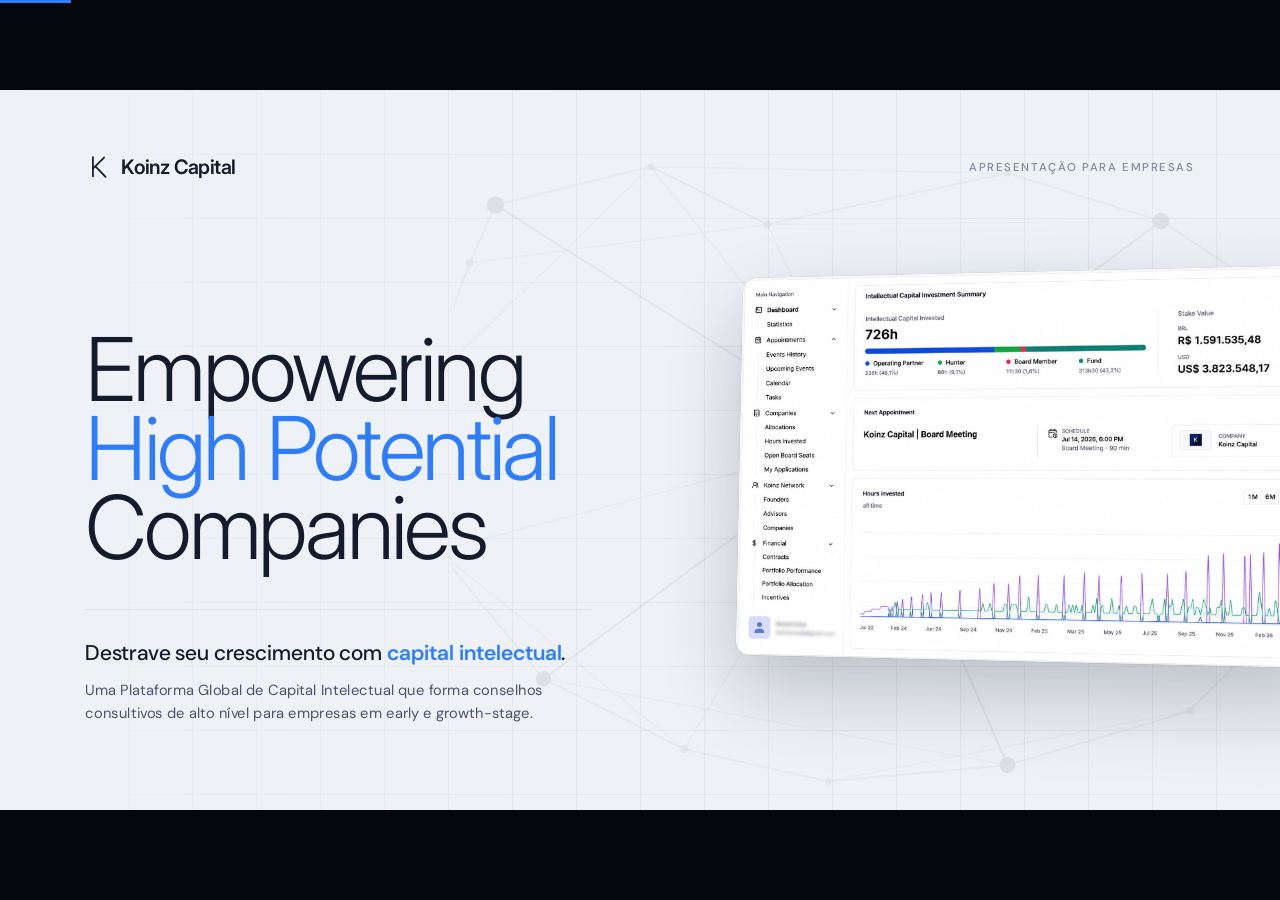
==== index.html @ 305748e8 "Apresentação Koinz Capital Co-Authored-By: Claude Opus 5.5 <noreply@anthropic.com>" ====
<!doctype html>
<html lang="pt-BR">
<head>
  <meta charset="utf-8">
  <meta name="viewport" content="width=device-width, initial-scale=1">
  <title>Koinz Capital · Apresentação para Empresas</title>
  <meta name="description" content="Koinz Capital — Plataforma Global de Capital Intelectual para empresas de alto potencial.">
  <link rel="preconnect" href="https://fonts.googleapis.com">
  <link rel="preconnect" href="https://fonts.gstatic.com" crossorigin>
  <link href="https://fonts.googleapis.com/css2?family=DM+Sans:opsz,wght@9..40,400;9..40,500;9..40,600;9..40,700&family=Inter:wght@300;400;500;600;700&display=swap" rel="stylesheet">
  <link rel="stylesheet" href="styles.css">
</head>
<body>

<!-- Ícones (sprite) -->
<svg width="0" height="0" style="position:absolute" aria-hidden="true">
  <symbol id="k" viewBox="0 0 100 100"><path class="k" d="M30 12V88M30 58L74 14M40 49L80 90" fill="none" stroke="currentColor" stroke-width="7" stroke-linecap="round" stroke-linejoin="round"/></symbol>
  <symbol id="i-users" viewBox="0 0 24 24"><path d="M16 21v-2a4 4 0 0 0-4-4H6a4 4 0 0 0-4 4v2"/><circle cx="9" cy="7" r="4"/><path d="M22 21v-2a4 4 0 0 0-3-3.87M16 3.13a4 4 0 0 1 0 7.75"/></symbol>
  <symbol id="i-globe" viewBox="0 0 24 24"><circle cx="12" cy="12" r="10"/><path d="M2 12h20M12 2a15.3 15.3 0 0 1 4 10 15.3 15.3 0 0 1-4 10 15.3 15.3 0 0 1-4-10 15.3 15.3 0 0 1 4-10z"/></symbol>
  <symbol id="i-calendar" viewBox="0 0 24 24"><rect x="3" y="4" width="18" height="18" rx="2"/><path d="M16 2v4M8 2v4M3 10h18"/></symbol>
  <symbol id="i-trending" viewBox="0 0 24 24"><path d="M22 7l-8.5 8.5-5-5L2 17"/><path d="M16 7h6v6"/></symbol>
  <symbol id="i-dollar" viewBox="0 0 24 24"><path d="M12 2v20M17 5H9.5a3.5 3.5 0 0 0 0 7h5a3.5 3.5 0 0 1 0 7H6"/></symbol>
  <symbol id="i-compass" viewBox="0 0 24 24"><circle cx="12" cy="12" r="10"/><path d="M16.24 7.76l-2.12 6.36-6.36 2.12 2.12-6.36z"/></symbol>
  <symbol id="i-layers" viewBox="0 0 24 24"><path d="M12 2L2 7l10 5 10-5-10-5zM2 17l10 5 10-5M2 12l10 5 10-5"/></symbol>
  <symbol id="i-share" viewBox="0 0 24 24"><circle cx="18" cy="5" r="3"/><circle cx="6" cy="12" r="3"/><circle cx="18" cy="19" r="3"/><path d="M8.59 13.51l6.83 3.98M15.41 6.51l-6.82 3.98"/></symbol>
  <symbol id="i-scale" viewBox="0 0 24 24"><path d="M12 3v18M5 7h14M8 21h8M5 7l-3 7a3 3 0 0 0 6 0zM19 7l-3 7a3 3 0 0 0 6 0z"/></symbol>
  <symbol id="i-cloud" viewBox="0 0 24 24"><path d="M17.5 19H9a7 7 0 1 1 6.71-9h1.79a4.5 4.5 0 1 1 0 9z"/></symbol>
  <symbol id="i-megaphone" viewBox="0 0 24 24"><path d="M3 11l18-5v12L3 14v-3z"/><path d="M11.6 16.8a3 3 0 1 1-5.8-1.6"/></symbol>
  <symbol id="i-calc" viewBox="0 0 24 24"><rect x="4" y="2" width="16" height="20" rx="2"/><path d="M8 6h8M8 11h.01M12 11h.01M16 11h.01M8 15h.01M12 15h.01M16 15h.01M8 19h.01M12 19h.01M16 19h.01"/></symbol>
  <symbol id="i-briefcase" viewBox="0 0 24 24"><rect x="2" y="7" width="20" height="14" rx="2"/><path d="M16 21V5a2 2 0 0 0-2-2h-4a2 2 0 0 0-2 2v16"/></symbol>
  <symbol id="i-link" viewBox="0 0 24 24"><path d="M10 13a5 5 0 0 0 7.54.54l3-3a5 5 0 0 0-7.07-7.07l-1.72 1.71"/><path d="M14 11a5 5 0 0 0-7.54-.54l-3 3a5 5 0 0 0 7.07 7.07l1.71-1.71"/></symbol>
  <symbol id="i-sliders" viewBox="0 0 24 24"><path d="M4 21v-7M4 10V3M12 21v-9M12 8V3M20 21v-5M20 12V3M1 14h6M9 8h6M17 16h6"/></symbol>
  <symbol id="i-zap" viewBox="0 0 24 24"><path d="M13 2L3 14h9l-1 8 10-12h-9l1-8z"/></symbol>
  <symbol id="i-target" viewBox="0 0 24 24"><circle cx="12" cy="12" r="10"/><circle cx="12" cy="12" r="6"/><circle cx="12" cy="12" r="2"/></symbol>
  <symbol id="i-home" viewBox="0 0 24 24"><path d="M3 9l9-7 9 7v11a2 2 0 0 1-2 2H5a2 2 0 0 1-2-2z"/><path d="M9 22V12h6v10"/></symbol>
  <symbol id="i-pin" viewBox="0 0 24 24"><path d="M21 10c0 7-9 13-9 13s-9-6-9-13a9 9 0 0 1 18 0z"/><circle cx="12" cy="10" r="3"/></symbol>
  <symbol id="i-arrow" viewBox="0 0 24 24"><path d="M5 12h14M12 5l7 7-7 7"/></symbol>
  <symbol id="i-left" viewBox="0 0 24 24"><path d="M15 18l-6-6 6-6"/></symbol>
  <symbol id="i-right" viewBox="0 0 24 24"><path d="M9 18l6-6-6-6"/></symbol>
  <symbol id="i-grid" viewBox="0 0 24 24"><rect x="3" y="3" width="7" height="7"/><rect x="14" y="3" width="7" height="7"/><rect x="3" y="14" width="7" height="7"/><rect x="14" y="14" width="7" height="7"/></symbol>
  <symbol id="i-full" viewBox="0 0 24 24"><path d="M8 3H5a2 2 0 0 0-2 2v3M21 8V5a2 2 0 0 0-2-2h-3M3 16v3a2 2 0 0 0 2 2h3M16 21h3a2 2 0 0 0 2-2v-3"/></symbol>
  <symbol id="i-linkedin" viewBox="0 0 24 24"><path d="M16 8a6 6 0 0 1 6 6v7h-4v-7a2 2 0 0 0-4 0v7h-4v-7a6 6 0 0 1 6-6z"/><rect x="2" y="9" width="4" height="12"/><circle cx="4" cy="4" r="2"/></symbol>
  <symbol id="i-instagram" viewBox="0 0 24 24"><rect x="2" y="2" width="20" height="20" rx="5"/><circle cx="12" cy="12" r="4"/><path d="M17.5 6.5h.01"/></symbol>
  <symbol id="i-youtube" viewBox="0 0 24 24"><path d="M22.54 6.42a2.78 2.78 0 0 0-1.94-2C18.88 4 12 4 12 4s-6.88 0-8.6.46a2.78 2.78 0 0 0-1.94 2A29 29 0 0 0 1 11.75a29 29 0 0 0 .46 5.33A2.78 2.78 0 0 0 3.4 19c1.72.46 8.6.46 8.6.46s6.88 0 8.6-.46a2.78 2.78 0 0 0 1.94-2 29 29 0 0 0 .46-5.25 29 29 0 0 0-.46-5.33z"/><path d="M9.75 15.02l5.75-3.27-5.75-3.27z"/></symbol>
  <symbol id="constellation" viewBox="0 0 660 450">
    <polyline points="98,72 195,48 268,84 418,52 514,82 584,128 622,228 598,322 532,388 418,422 306,432 216,412 128,368 62,288 52,188 82,108 98,72" fill="none" stroke="currentColor" stroke-linejoin="round" stroke-opacity="0.5" stroke-width="1.2"/>
    <g stroke="currentColor" stroke-linecap="round" stroke-opacity="0.32" stroke-width="0.9"><line x1="195" x2="418" y1="48" y2="52"/><line x1="268" x2="514" y1="84" y2="82"/><line x1="584" x2="598" y1="128" y2="322"/><line x1="532" x2="306" y1="388" y2="432"/><line x1="216" x2="62" y1="412" y2="288"/><line x1="52" x2="195" y1="188" y2="48"/><line x1="82" x2="268" y1="108" y2="84"/><line x1="418" x2="128" y1="422" y2="368"/></g>
    <g stroke="currentColor" stroke-linecap="round" stroke-opacity="0.7" stroke-width="1.3"><line x1="330" x2="98" y1="218" y2="72"/><line x1="330" x2="514" y1="218" y2="82"/><line x1="330" x2="622" y1="218" y2="228"/><line x1="330" x2="418" y1="218" y2="422"/><line x1="330" x2="128" y1="218" y2="368"/></g>
    <g stroke="currentColor" stroke-linecap="round" stroke-opacity="0.4" stroke-width="1"><line x1="330" x2="268" y1="218" y2="84"/><line x1="330" x2="598" y1="218" y2="322"/><line x1="330" x2="216" y1="218" y2="412"/><line x1="330" x2="62" y1="218" y2="288"/><line x1="330" x2="195" y1="218" y2="48"/></g>
    <g fill="currentColor" fill-opacity="0.75"><circle cx="195" cy="48" r="2.2"/><circle cx="268" cy="84" r="2.5"/><circle cx="418" cy="52" r="2.1"/><circle cx="584" cy="128" r="2.5"/><circle cx="622" cy="228" r="2.6"/><circle cx="598" cy="322" r="2.3"/><circle cx="532" cy="388" r="2.2"/><circle cx="306" cy="432" r="2.1"/><circle cx="216" cy="412" r="2.5"/><circle cx="62" cy="288" r="2.5"/><circle cx="52" cy="188" r="2.2"/><circle cx="82" cy="108" r="2.4"/></g>
    <g fill="currentColor"><circle cx="98" cy="72" r="5.5"/><circle cx="514" cy="82" r="5.2"/><circle cx="128" cy="368" r="4.8"/><circle cx="418" cy="422" r="5"/></g>
    <circle cx="330" cy="218" fill="none" r="18" stroke="currentColor" stroke-opacity="0.4" stroke-width="1.2"/>
    <circle cx="330" cy="218" fill="currentColor" r="9"/>
  </symbol>
</svg>

<div class="progress" id="progress"></div>

<div class="viewport">
<main class="deck" id="deck">

  <!-- ============================================================
       01 · HERO
       ============================================================ -->
  <div class="slide-wrap"><section class="slide slide--light hero" data-sec="Koinz Capital">
    <div class="grid-bg"></div>
    <svg class="constellation" viewBox="0 0 660 450" preserveAspectRatio="xMidYMid slice"><use href="#constellation"/></svg>
    <div class="hero__visual" data-r style="--d:4">
      <div class="glow"></div>
      <img src="public/assets/home/hero-dashboard.jpeg" alt="Plataforma Koinz: capital intelectual investido, conselho e reuniões">
    </div>
    <header class="brandbar" data-r>
      <div class="brandbar__logo"><svg><use href="#k"/></svg>Koinz Capital</div>
      <div class="brandbar__tag">Apresentação para empresas</div>
    </header>
    <div class="hero__main">
      <h1 class="h-xl" data-r style="--d:1;font-size:132px">
        <span>Empowering</span>
        <span><em>High Potential</em></span>
        <span>Companies</span>
      </h1>
      <div class="hero__foot" data-r style="--d:2">
        <p class="hero__sub">Destrave seu crescimento com <strong>capital intelectual</strong>.</p>
        <p class="hero__desc">Uma Plataforma Global de Capital Intelectual que forma conselhos consultivos de alto nível para empresas em early e growth-stage.</p>
      </div>
    </div>
  </section></div>

  <!-- ============================================================
       02 · VISÃO
       ============================================================ -->
  <div class="slide-wrap"><section class="slide slide--white vision" data-sec="Nossa visão">
    <p class="label label--muted" data-r>Nossa visão</p>
    <h2 class="vision__text" data-words>O mercado tem capital financeiro em abundância. O que diferencia as empresas que escalam é a qualidade da execução, a orientação estratégica, a reputação e o acesso às pessoas certas no momento certo.</h2>
    <p class="vision__note" data-r style="--d:12">Escalar é difícil. Escalar sozinho é mais ainda.</p>
    <footer class="chrome"></footer>
  </section></div>

  <!-- ============================================================
       03 · O QUE É A KOINZ
       ============================================================ -->
  <div class="slide-wrap"><section class="slide slide--dark" data-sec="Sobre a Koinz">
    <div class="grid-bg"></div>
    <div class="about">
      <div class="about__text">
        <p class="label" data-r>O que é a Koinz Capital</p>
        <h2 class="h-lg" data-r style="--d:1">Uma plataforma global de <em>capital intelectual</em></h2>
        <p class="lead" data-r style="--d:2">Investimos em empresas com alto potencial de crescimento por meio de um <b>conselho consultivo</b> formado por membros de alto renome — C-Levels, VPs e fundadores com passagem por Apple, Revolut, Cora, Microsoft, Google, Meta, Alibaba e outras referências globais.</p>
      </div>
      <div class="panel pillars" data-r style="--d:2">
        <article class="cell"><span class="idx">01</span><h3>Acesso</h3><p>Rede global de +150 conselheiros em +18 países.</p></article>
        <article class="cell"><span class="idx">02</span><h3>Conhecimento</h3><p>Expertise de líderes de empresas globais.</p></article>
        <article class="cell"><span class="idx">03</span><h3>Execução</h3><p>Acompanhamento ativo via conselho consultivo.</p></article>
        <article class="cell"><span class="idx">04</span><h3>Reputação</h3><p>Associação com referências globais do mercado.</p></article>
      </div>
    </div>
    <footer class="chrome"></footer>
  </section></div>

  <!-- ============================================================
       04 · GLOBAL NETWORK — GLOBO DE CIDADES
       ============================================================ -->
  <div class="slide-wrap"><section class="slide slide--light globe-slide" data-sec="Global Network">
    <div class="head">
      <p class="label label--muted" data-r>Global Network</p>
      <h2 data-r style="--d:1"><span><em>Mentes estratégicas e empresas de alto potencial conectadas globalmente.</em></span><span>Uma plataforma de capital intelectual.</span></h2>
    </div>
    <div class="globe" id="globe" data-r style="--d:2">
      <ul class="globe__list">
        <li class="city"><div class="city__img"><img src="public/assets/home/cities/sao-paulo.jpg" alt=""></div><span class="city__label">São Paulo</span></li>
        <li class="city"><div class="city__img"><img src="public/assets/home/cities/new-york.jpg" alt=""></div><span class="city__label">New York</span></li>
        <li class="city"><div class="city__img"><img src="public/assets/home/cities/london.jpg" alt=""></div><span class="city__label">London</span></li>
        <li class="city"><div class="city__img"><img src="public/assets/home/cities/belo-horizonte.jpg" alt=""></div><span class="city__label">Belo Horizonte</span></li>
        <li class="city"><div class="city__img"><img src="public/assets/home/cities/san-francisco.jpg" alt=""></div><span class="city__label">San Francisco</span></li>
        <li class="city"><div class="city__img"><img src="public/assets/home/cities/zurich.jpg" alt=""></div><span class="city__label">Zürich</span></li>
        <li class="city"><div class="city__img"><img src="public/assets/home/cities/shanghai.jpg" alt=""></div><span class="city__label">Shanghai</span></li>
        <li class="city"><div class="city__img"><img src="public/assets/home/cities/miami.jpg" alt=""></div><span class="city__label">Miami</span></li>
        <li class="city"><div class="city__img"><img src="public/assets/home/cities/lisboa.jpg" alt=""></div><span class="city__label">Lisboa</span></li>
        <li class="city"><div class="city__img"><img src="public/assets/home/cities/toronto.jpg" alt=""></div><span class="city__label">Toronto</span></li>
        <li class="city"><div class="city__img"><img src="public/assets/home/cities/rio-de-janeiro.jpg" alt=""></div><span class="city__label">Rio de Janeiro</span></li>
        <li class="city"><div class="city__img"><img src="public/assets/home/cities/stockholm.jpg" alt=""></div><span class="city__label">Stockholm</span></li>
        <li class="city"><div class="city__img"><img src="public/assets/home/cities/austin.jpg" alt=""></div><span class="city__label">Austin</span></li>
        <li class="city"><div class="city__img"><img src="public/assets/home/cities/milano.jpg" alt=""></div><span class="city__label">Milano</span></li>
        <li class="city"><div class="city__img"><img src="public/assets/home/cities/bangkok.jpg" alt=""></div><span class="city__label">Bangkok</span></li>
        <li class="city"><div class="city__img"><img src="public/assets/home/cities/munich.jpg" alt=""></div><span class="city__label">Munich</span></li>
        <li class="city"><div class="city__img"><img src="public/assets/home/cities/sydney.jpg" alt=""></div><span class="city__label">Sydney</span></li>
      </ul>
      <p class="globe__center"><strong><b>5</b> Continentes</strong><span>Presença da rede Koinz</span></p>
    </div>
  </section></div>

  <!-- ============================================================
       05 · NÚMEROS
       ============================================================ -->
  <div class="slide-wrap"><section class="slide slide--dark" data-sec="Global Network">
    <div class="grid-bg"></div>
    <div class="top">
      <div>
        <p class="label" data-r>Koinz Capital em números</p>
        <h2 class="h-md" data-r style="--d:1">Uma rede que <em>já está em campo.</em></h2>
      </div>
    </div>
    <dl class="panel stats" data-r style="--d:2">
      <div class="stat"><dt><span>+</span><b class="count" data-to="18">18</b></dt><dd>Países</dd></div>
      <div class="stat"><dt><span>+</span><b class="count" data-to="40">40</b></dt><dd>Empresas</dd></div>
      <div class="stat"><dt><span>+</span><b class="count" data-to="150">150</b></dt><dd>Conselheiros</dd></div>
    </dl>
    <div class="hours" data-r style="--d:3">
      <svg class="constellation" viewBox="0 0 660 450"><use href="#constellation"/></svg>
      <strong>+<b class="count" data-to="50000">50.000</b></strong>
      <p>horas de Capital Intelectual investidas nas empresas do nosso portfólio.</p>
    </div>
    <footer class="chrome"></footer>
  </section></div>

  <!-- ============================================================
       06 · CICLO VIRTUOSO
       ============================================================ -->
  <div class="slide-wrap"><section class="slide slide--light" data-sec="O modelo">
    <div class="grid-bg"></div>
    <div class="cycle">
      <svg class="orbit" viewBox="0 0 600 600" data-r aria-hidden="true">
        <defs>
          <radialGradient id="coreGrad" cx="30%" cy="30%" r="80%"><stop offset="0" stop-color="#4b93ff"/><stop offset="1" stop-color="#1a3fb8"/></radialGradient>
          <path id="orbitPath" d="M300,100 A220,220 0 1,1 299.99,100"/>
        </defs>
        <circle class="ring2" cx="300" cy="320" r="280"/>
        <circle class="ring2" cx="300" cy="320" r="160"/>
        <circle class="ring" cx="300" cy="320" r="220"/>
        <circle class="dot" r="6"><animateMotion dur="12s" repeatCount="indefinite"><mpath href="#orbitPath"/></animateMotion></circle>
        <circle class="dot" r="6"><animateMotion dur="12s" begin="-4s" repeatCount="indefinite"><mpath href="#orbitPath"/></animateMotion></circle>
        <circle class="dot" r="6"><animateMotion dur="12s" begin="-8s" repeatCount="indefinite"><mpath href="#orbitPath"/></animateMotion></circle>
        <circle cx="300" cy="320" r="96" fill="url(#coreGrad)"/>
        <use href="#k" x="252" y="272" width="96" height="96" color="#ffffff"/>
        <circle class="node node--ink" cx="300" cy="100" r="52"/>
        <use href="#k" x="276" y="76" width="48" height="48" color="#ffffff"/>
        <text class="lbl" x="300" y="24">Koinz Capital</text>
        <circle class="node" cx="490.5" cy="430" r="52"/>
        <use href="#i-users" class="ic" x="468.5" y="408" width="44" height="44" stroke="#141b2d"/>
        <text class="lbl" x="490.5" y="516">Conselheiros</text>
        <circle class="node node--brand" cx="109.5" cy="430" r="52"/>
        <use href="#i-trending" class="ic" x="87.5" y="408" width="44" height="44" stroke="#ffffff"/>
        <text class="lbl" x="109.5" y="516">Empresas</text>
      </svg>
      <div>
        <p class="label" data-r>O modelo</p>
        <h2 class="h-md" data-r style="--d:1;margin-bottom:48px">O ciclo <em>virtuoso</em></h2>
        <div class="panel cycle__rows" data-r style="--d:2">
          <div class="cycle__row"><div><span class="idx">01</span><h3>Koinz Capital</h3></div><ul><li>Investimento via capital intelectual</li><li>Matching entre dores/objetivos e conselheiros</li><li>Suporte ao conselho consultivo</li></ul></div>
          <div class="cycle__row"><div><span class="idx">02</span><h3>Conselheiros</h3></div><ul><li>Unem-se à Koinz Network com experiência estratégica</li><li>Participam dos resultados proporcionalmente</li><li>Passam por um processo seletivo rigoroso</li></ul></div>
          <div class="cycle__row"><div><span class="idx">03</span><h3><em>Empresas</em></h3></div><ul><li>Recebem capital intelectual com foco em suas dores e desafios</li><li>Recebem suporte durante todo o processo</li><li>Acesso a uma rede extremamente qualificada para mentorias, promoção e conexões</li></ul></div>
        </div>
      </div>
    </div>
    <footer class="chrome"></footer>
  </section></div>

  <!-- ============================================================
       07 · COMO FUNCIONA
       ============================================================ -->
  <div class="slide-wrap"><section class="slide slide--dark" data-sec="Modelo de investimento">
    <div class="grid-bg"></div>
    <div class="top">
      <div>
        <p class="label" data-r>Modelo de investimento</p>
        <h2 class="h-lg" data-r style="--d:1">Como <em>funciona</em></h2>
      </div>
      <p class="lead" data-r style="--d:2">O investimento é feito em formato de capital intelectual, com entrega contínua por meio de um conselho consultivo.</p>
    </div>
    <div class="panel how" data-r style="--d:2">
      <article class="cell">
        <span class="idx">01 — Capital Intelectual</span>
        <div class="big">$100k<small>em capital intelectual, aporte distribuído ao longo de 24 meses</small></div>
        <p class="note">O valor do aporte não financeiro é diluído proporcionalmente à medida que novos investidores entram na rodada.</p>
      </article>
      <article class="cell">
        <span class="idx">02 — Formação do Conselho</span>
        <ul class="list">
          <li>3 a 5 conselheiros</li>
          <li>1 Operating Partner</li>
          <li>Reuniões mensais de 1h30, gravadas no Zoom</li>
          <li>Acesso direto aos membros do conselho via WhatsApp</li>
        </ul>
        <p class="note">Selecionados com base no desafio do negócio: go-to-market, funding, produto…</p>
      </article>
      <article class="cell">
        <span class="idx">03 — Suporte Koinz Capital</span>
        <ul class="list">
          <li>Metodologia estratégica de governança</li>
          <li>Rede global de membros e parceiros</li>
        </ul>
        <p class="note">A Koinz orquestra toda a dinâmica de conselho, entregando alinhamento, ritmo e conexões.</p>
      </article>
    </div>
    <footer class="chrome"></footer>
  </section></div>

  <!-- ============================================================
       08 · DE ONDE VÊM OS MEMBROS (tickers)
       ============================================================ -->
  <div class="slide-wrap"><section class="slide slide--light minds" data-sec="Koinz Network">
    <div class="head">
      <p class="label label--muted" data-r>Koinz Network</p>
      <h2 data-r style="--d:1">C-Levels, VPs e fundadores das <em>maiores referências globais.</em></h2>
    </div>
    <div class="tickers" data-r style="--d:2">
      <div class="ticker">
        <p>Nossos membros trazem experiência de empresas como</p>
        <div class="ticker__mask"><div class="ticker__view" data-ticker>
          <div class="ticker__track">
            <img src="public/assets/home/companies/apple.svg" alt="Apple">
            <img src="public/assets/home/companies/revolut.svg" alt="Revolut">
            <img src="public/assets/home/companies/jpmorgan.svg" alt="J.P. Morgan">
            <img src="public/assets/home/companies/coca-cola.webp" alt="Coca-Cola">
            <img src="public/assets/home/companies/ibm.svg" alt="IBM">
            <img src="public/assets/home/companies/visa.webp" alt="Visa">
            <img src="public/assets/home/companies/unilever.png" alt="Unilever">
            <img src="public/assets/home/companies/citi.svg" alt="Citi">
            <img src="public/assets/home/companies/loreal.webp" alt="L'Oréal">
            <img src="public/assets/home/companies/novartis.webp" alt="Novartis">
            <img src="public/assets/home/companies/ubs.png" alt="UBS">
            <img src="public/assets/home/companies/bofa.svg" alt="Bank of America">
            <img src="public/assets/home/companies/bnp-paribas.webp" alt="BNP Paribas">
            <img src="public/assets/home/companies/syngenta.png" alt="Syngenta">
            <img src="public/assets/home/companies/afya.png" alt="Afya">
            <img src="public/assets/home/companies/dufry.png" alt="Dufry">
            <img src="public/assets/home/companies/workiva.png" alt="Workiva">
            <img src="public/assets/home/companies/transfero.png" alt="Transfero">
          </div>
        </div></div>
      </div>
      <div class="ticker ticker--schools">
        <p>E de algumas das principais escolas de negócios do mundo</p>
        <div class="ticker__mask"><div class="ticker__view" data-ticker>
          <div class="ticker__track">
            <img src="public/assets/home/schools/harvard.webp" alt="Harvard">
            <img src="public/assets/home/schools/stanford.png" alt="Stanford">
            <img src="public/assets/home/schools/mit.png" alt="MIT">
            <img src="public/assets/home/schools/wharton.png" alt="Wharton">
            <img src="public/assets/home/schools/insead.png" alt="INSEAD">
            <img src="public/assets/home/schools/kellogg.webp" alt="Kellogg">
            <img src="public/assets/home/schools/chicago.png" alt="University of Chicago">
            <img src="public/assets/home/schools/nyu.webp" alt="NYU">
          </div>
        </div></div>
      </div>
    </div>
    <footer class="chrome"></footer>
  </section></div>

  <!-- ============================================================
       09 · MEMBROS DA REDE
       ============================================================ -->
  <div class="slide-wrap"><section class="slide slide--dark" data-sec="Koinz Network">
    <div class="grid-bg"></div>
    <div class="top" style="margin-bottom:40px">
      <div>
        <p class="label" data-r>Membros da rede · conselheiros e investidores que atuam como mentores estratégicos</p>
        <h2 class="h-md" data-r style="--d:1">Quem senta no <em>seu conselho</em></h2>
      </div>
    </div>
    <div class="members">
      <div class="panel member-grid" data-r style="--d:2">
        <div class="member"><span class="avatar">AC</span><strong>Alexandre Carvalho</strong><span>Conselheiro de Administração · Sicoob Credplus</span></div>
        <div class="member"><span class="avatar">AP</span><strong>Alexandre Polycarpo</strong><span>MBA Executivo da Saúde (FGV)</span></div>
        <div class="member"><span class="avatar">AL</span><strong>Alex Da Silva Lucas</strong><span>Executivo de TI, empresário e conselheiro</span></div>
        <div class="member"><span class="avatar">AC</span><strong>Ana Cândida Chiappetta</strong><span>Comércio digital e expansão global</span></div>
        <div class="member"><span class="avatar">AF</span><strong>Ana Carla Arantes Ferraz</strong><span>Finanças, FP&amp;A e compliance</span></div>
        <div class="member"><span class="avatar">AF</span><strong>Ana Paula Franzoti</strong><span>+25 anos em Recursos Humanos</span></div>
        <div class="member"><span class="avatar">AR</span><strong>Andre Rocha</strong><span>Finanças e auditoria · PwC e KPMG</span></div>
        <div class="member"><span class="avatar">AS</span><strong>Antonio Cezar Testa Sander</strong><span>Governança e transformação</span></div>
        <div class="member"><span class="avatar">AN</span><strong>Arosti Iskandar Nahas</strong><span>+20 anos em tecnologia bancária e IA</span></div>
        <div class="member"><span class="avatar">AO</span><strong>Augusto Luiz De Oliveira</strong><span>Estratégia e excelência operacional</span></div>
        <div class="member"><span class="avatar">BF</span><strong>Beatriz Fontanella</strong><span>Estratégia de Pessoas &amp; Cultura</span></div>
        <div class="member"><span class="avatar">BP</span><strong>Bernardo Salem Pedrosa</strong><span>+20 anos em liderança e gestão</span></div>
        <div class="member"><span class="avatar">BS</span><strong>Bernardo Srur</strong><span>Governança e compliance · fintechs e cripto</span></div>
        <div class="member"><span class="avatar">BA</span><strong>Bruno Lewer Amorim</strong><span>Direito empresarial · CEO Side Academy</span></div>
        <div class="member"><span class="avatar">BM</span><strong>Bruno Moura</strong><span>C-Level · estratégia, vendas e operações</span></div>
      </div>
      <a class="qr-card" href="https://koinzcapital.com.br/pt-BR/advisors" target="_blank" rel="noopener" data-r style="--d:3">
        <span class="qr-card__title">Conheça todos os <em>conselheiros</em></span>
        <svg class="qr" viewBox="0 0 29 29" shape-rendering="crispEdges" aria-label="QR code para koinzcapital.com.br/pt-BR/advisors"><path d="M0 0h1v1h-1zM1 0h1v1h-1zM2 0h1v1h-1zM3 0h1v1h-1zM4 0h1v1h-1zM5 0h1v1h-1zM6 0h1v1h-1zM9 0h1v1h-1zM10 0h1v1h-1zM11 0h1v1h-1zM13 0h1v1h-1zM18 0h1v1h-1zM22 0h1v1h-1zM23 0h1v1h-1zM24 0h1v1h-1zM25 0h1v1h-1zM26 0h1v1h-1zM27 0h1v1h-1zM28 0h1v1h-1zM0 1h1v1h-1zM6 1h1v1h-1zM8 1h1v1h-1zM9 1h1v1h-1zM13 1h1v1h-1zM14 1h1v1h-1zM17 1h1v1h-1zM20 1h1v1h-1zM22 1h1v1h-1zM28 1h1v1h-1zM0 2h1v1h-1zM2 2h1v1h-1zM3 2h1v1h-1zM4 2h1v1h-1zM6 2h1v1h-1zM8 2h1v1h-1zM9 2h1v1h-1zM10 2h1v1h-1zM12 2h1v1h-1zM15 2h1v1h-1zM16 2h1v1h-1zM19 2h1v1h-1zM22 2h1v1h-1zM24 2h1v1h-1zM25 2h1v1h-1zM26 2h1v1h-1zM28 2h1v1h-1zM0 3h1v1h-1zM2 3h1v1h-1zM3 3h1v1h-1zM4 3h1v1h-1zM6 3h1v1h-1zM8 3h1v1h-1zM10 3h1v1h-1zM11 3h1v1h-1zM12 3h1v1h-1zM13 3h1v1h-1zM16 3h1v1h-1zM17 3h1v1h-1zM20 3h1v1h-1zM22 3h1v1h-1zM24 3h1v1h-1zM25 3h1v1h-1zM26 3h1v1h-1zM28 3h1v1h-1zM0 4h1v1h-1zM2 4h1v1h-1zM3 4h1v1h-1zM4 4h1v1h-1zM6 4h1v1h-1zM9 4h1v1h-1zM11 4h1v1h-1zM13 4h1v1h-1zM16 4h1v1h-1zM17 4h1v1h-1zM18 4h1v1h-1zM19 4h1v1h-1zM20 4h1v1h-1zM22 4h1v1h-1zM24 4h1v1h-1zM25 4h1v1h-1zM26 4h1v1h-1zM28 4h1v1h-1zM0 5h1v1h-1zM6 5h1v1h-1zM10 5h1v1h-1zM11 5h1v1h-1zM12 5h1v1h-1zM16 5h1v1h-1zM22 5h1v1h-1zM28 5h1v1h-1zM0 6h1v1h-1zM1 6h1v1h-1zM2 6h1v1h-1zM3 6h1v1h-1zM4 6h1v1h-1zM5 6h1v1h-1zM6 6h1v1h-1zM8 6h1v1h-1zM10 6h1v1h-1zM12 6h1v1h-1zM14 6h1v1h-1zM16 6h1v1h-1zM18 6h1v1h-1zM20 6h1v1h-1zM22 6h1v1h-1zM23 6h1v1h-1zM24 6h1v1h-1zM25 6h1v1h-1zM26 6h1v1h-1zM27 6h1v1h-1zM28 6h1v1h-1zM8 7h1v1h-1zM9 7h1v1h-1zM10 7h1v1h-1zM11 7h1v1h-1zM12 7h1v1h-1zM14 7h1v1h-1zM19 7h1v1h-1zM20 7h1v1h-1zM0 8h1v1h-1zM6 8h1v1h-1zM8 8h1v1h-1zM9 8h1v1h-1zM11 8h1v1h-1zM13 8h1v1h-1zM14 8h1v1h-1zM15 8h1v1h-1zM17 8h1v1h-1zM18 8h1v1h-1zM19 8h1v1h-1zM21 8h1v1h-1zM22 8h1v1h-1zM25 8h1v1h-1zM26 8h1v1h-1zM27 8h1v1h-1zM0 9h1v1h-1zM1 9h1v1h-1zM3 9h1v1h-1zM5 9h1v1h-1zM11 9h1v1h-1zM15 9h1v1h-1zM17 9h1v1h-1zM18 9h1v1h-1zM19 9h1v1h-1zM20 9h1v1h-1zM21 9h1v1h-1zM23 9h1v1h-1zM24 9h1v1h-1zM26 9h1v1h-1zM27 9h1v1h-1zM0 10h1v1h-1zM4 10h1v1h-1zM6 10h1v1h-1zM8 10h1v1h-1zM13 10h1v1h-1zM15 10h1v1h-1zM16 10h1v1h-1zM17 10h1v1h-1zM21 10h1v1h-1zM22 10h1v1h-1zM0 11h1v1h-1zM1 11h1v1h-1zM2 11h1v1h-1zM4 11h1v1h-1zM5 11h1v1h-1zM8 11h1v1h-1zM9 11h1v1h-1zM10 11h1v1h-1zM14 11h1v1h-1zM15 11h1v1h-1zM16 11h1v1h-1zM18 11h1v1h-1zM20 11h1v1h-1zM22 11h1v1h-1zM23 11h1v1h-1zM25 11h1v1h-1zM1 12h1v1h-1zM4 12h1v1h-1zM6 12h1v1h-1zM9 12h1v1h-1zM10 12h1v1h-1zM11 12h1v1h-1zM12 12h1v1h-1zM16 12h1v1h-1zM20 12h1v1h-1zM22 12h1v1h-1zM23 12h1v1h-1zM28 12h1v1h-1zM0 13h1v1h-1zM3 13h1v1h-1zM5 13h1v1h-1zM7 13h1v1h-1zM8 13h1v1h-1zM11 13h1v1h-1zM12 13h1v1h-1zM13 13h1v1h-1zM15 13h1v1h-1zM18 13h1v1h-1zM19 13h1v1h-1zM20 13h1v1h-1zM22 13h1v1h-1zM23 13h1v1h-1zM24 13h1v1h-1zM27 13h1v1h-1zM28 13h1v1h-1zM1 14h1v1h-1zM2 14h1v1h-1zM4 14h1v1h-1zM6 14h1v1h-1zM7 14h1v1h-1zM9 14h1v1h-1zM10 14h1v1h-1zM11 14h1v1h-1zM13 14h1v1h-1zM14 14h1v1h-1zM15 14h1v1h-1zM17 14h1v1h-1zM18 14h1v1h-1zM20 14h1v1h-1zM21 14h1v1h-1zM23 14h1v1h-1zM24 14h1v1h-1zM25 14h1v1h-1zM26 14h1v1h-1zM0 15h1v1h-1zM2 15h1v1h-1zM3 15h1v1h-1zM7 15h1v1h-1zM9 15h1v1h-1zM10 15h1v1h-1zM15 15h1v1h-1zM16 15h1v1h-1zM18 15h1v1h-1zM20 15h1v1h-1zM21 15h1v1h-1zM26 15h1v1h-1zM28 15h1v1h-1zM0 16h1v1h-1zM1 16h1v1h-1zM6 16h1v1h-1zM10 16h1v1h-1zM11 16h1v1h-1zM13 16h1v1h-1zM14 16h1v1h-1zM15 16h1v1h-1zM16 16h1v1h-1zM17 16h1v1h-1zM25 16h1v1h-1zM26 16h1v1h-1zM0 17h1v1h-1zM2 17h1v1h-1zM3 17h1v1h-1zM5 17h1v1h-1zM8 17h1v1h-1zM10 17h1v1h-1zM11 17h1v1h-1zM14 17h1v1h-1zM16 17h1v1h-1zM19 17h1v1h-1zM20 17h1v1h-1zM22 17h1v1h-1zM23 17h1v1h-1zM24 17h1v1h-1zM26 17h1v1h-1zM27 17h1v1h-1zM28 17h1v1h-1zM0 18h1v1h-1zM1 18h1v1h-1zM2 18h1v1h-1zM3 18h1v1h-1zM6 18h1v1h-1zM7 18h1v1h-1zM14 18h1v1h-1zM15 18h1v1h-1zM16 18h1v1h-1zM18 18h1v1h-1zM19 18h1v1h-1zM20 18h1v1h-1zM21 18h1v1h-1zM22 18h1v1h-1zM25 18h1v1h-1zM28 18h1v1h-1zM0 19h1v1h-1zM2 19h1v1h-1zM3 19h1v1h-1zM8 19h1v1h-1zM10 19h1v1h-1zM11 19h1v1h-1zM12 19h1v1h-1zM15 19h1v1h-1zM18 19h1v1h-1zM20 19h1v1h-1zM21 19h1v1h-1zM23 19h1v1h-1zM0 20h1v1h-1zM2 20h1v1h-1zM3 20h1v1h-1zM6 20h1v1h-1zM7 20h1v1h-1zM9 20h1v1h-1zM10 20h1v1h-1zM11 20h1v1h-1zM12 20h1v1h-1zM13 20h1v1h-1zM14 20h1v1h-1zM15 20h1v1h-1zM17 20h1v1h-1zM18 20h1v1h-1zM20 20h1v1h-1zM21 20h1v1h-1zM22 20h1v1h-1zM23 20h1v1h-1zM24 20h1v1h-1zM26 20h1v1h-1zM27 20h1v1h-1zM28 20h1v1h-1zM8 21h1v1h-1zM9 21h1v1h-1zM10 21h1v1h-1zM11 21h1v1h-1zM12 21h1v1h-1zM17 21h1v1h-1zM18 21h1v1h-1zM19 21h1v1h-1zM20 21h1v1h-1zM24 21h1v1h-1zM25 21h1v1h-1zM0 22h1v1h-1zM1 22h1v1h-1zM2 22h1v1h-1zM3 22h1v1h-1zM4 22h1v1h-1zM5 22h1v1h-1zM6 22h1v1h-1zM10 22h1v1h-1zM13 22h1v1h-1zM15 22h1v1h-1zM16 22h1v1h-1zM17 22h1v1h-1zM19 22h1v1h-1zM20 22h1v1h-1zM22 22h1v1h-1zM24 22h1v1h-1zM25 22h1v1h-1zM26 22h1v1h-1zM0 23h1v1h-1zM6 23h1v1h-1zM9 23h1v1h-1zM10 23h1v1h-1zM14 23h1v1h-1zM16 23h1v1h-1zM19 23h1v1h-1zM20 23h1v1h-1zM24 23h1v1h-1zM28 23h1v1h-1zM0 24h1v1h-1zM2 24h1v1h-1zM3 24h1v1h-1zM4 24h1v1h-1zM6 24h1v1h-1zM11 24h1v1h-1zM12 24h1v1h-1zM13 24h1v1h-1zM14 24h1v1h-1zM16 24h1v1h-1zM19 24h1v1h-1zM20 24h1v1h-1zM21 24h1v1h-1zM22 24h1v1h-1zM23 24h1v1h-1zM24 24h1v1h-1zM25 24h1v1h-1zM27 24h1v1h-1zM0 25h1v1h-1zM2 25h1v1h-1zM3 25h1v1h-1zM4 25h1v1h-1zM6 25h1v1h-1zM9 25h1v1h-1zM11 25h1v1h-1zM12 25h1v1h-1zM13 25h1v1h-1zM15 25h1v1h-1zM19 25h1v1h-1zM21 25h1v1h-1zM25 25h1v1h-1zM26 25h1v1h-1zM28 25h1v1h-1zM0 26h1v1h-1zM2 26h1v1h-1zM3 26h1v1h-1zM4 26h1v1h-1zM6 26h1v1h-1zM10 26h1v1h-1zM11 26h1v1h-1zM13 26h1v1h-1zM14 26h1v1h-1zM15 26h1v1h-1zM18 26h1v1h-1zM20 26h1v1h-1zM22 26h1v1h-1zM23 26h1v1h-1zM24 26h1v1h-1zM25 26h1v1h-1zM26 26h1v1h-1zM27 26h1v1h-1zM0 27h1v1h-1zM6 27h1v1h-1zM12 27h1v1h-1zM18 27h1v1h-1zM22 27h1v1h-1zM23 27h1v1h-1zM25 27h1v1h-1zM26 27h1v1h-1zM28 27h1v1h-1zM0 28h1v1h-1zM1 28h1v1h-1zM2 28h1v1h-1zM3 28h1v1h-1zM4 28h1v1h-1zM5 28h1v1h-1zM6 28h1v1h-1zM8 28h1v1h-1zM11 28h1v1h-1zM14 28h1v1h-1zM15 28h1v1h-1zM16 28h1v1h-1zM17 28h1v1h-1zM19 28h1v1h-1zM21 28h1v1h-1zM26 28h1v1h-1z" fill="currentColor"/></svg>
        <span class="qr-card__url">koinzcapital.com.br/pt-BR/advisors <svg><use href="#i-arrow"/></svg></span>
      </a>
    </div>
    <footer class="chrome"></footer>
  </section></div>

  <!-- ============================================================
       10 · REDE DE PARCEIROS
       ============================================================ -->
  <div class="slide-wrap"><section class="slide slide--white" data-sec="Ecossistema">
    <div class="grid-bg"></div>
    <div class="head" style="text-align:center">
      <p class="label" data-r>Ecossistema</p>
      <h2 class="h-md" data-r style="--d:1">Rede de <em>parceiros</em></h2>
    </div>
    <div class="hub" data-r style="--d:2">
      <svg class="hub__lines" viewBox="0 0 1920 1080" aria-hidden="true">
        <line x1="960" y1="668" x2="660" y2="388"/><circle cx="660" cy="388" r="5"/>
        <line x1="960" y1="668" x2="660" y2="628"/><circle cx="660" cy="628" r="5"/>
        <line x1="960" y1="668" x2="660" y2="868"/><circle cx="660" cy="868" r="5"/>
        <line x1="960" y1="668" x2="1260" y2="388"/><circle cx="1260" cy="388" r="5"/>
        <line x1="960" y1="668" x2="1260" y2="628"/><circle cx="1260" cy="628" r="5"/>
        <line x1="960" y1="668" x2="1260" y2="868"/><circle cx="1260" cy="868" r="5"/>
      </svg>
      <div class="hub__core"><svg><use href="#k"/></svg></div>
      <div class="hub__item hub__item--r" style="left:128px;top:358px"><span class="ico"><svg><use href="#i-calc"/></svg></span><div><h3>Financeiros e Contadores</h3><p>Fluxo de caixa, planejamento financeiro, conformidade fiscal e auditorias — finanças em ordem e otimizadas.</p><span class="tag">General Finance · Fund Focus</span></div></div>
      <div class="hub__item hub__item--r" style="left:128px;top:598px"><span class="ico"><svg><use href="#i-users"/></svg></span><div><h3>Fundadores e Empreendedores</h3><p>Trocas de experiências, insights e apoio mútuo em um ecossistema de colaboração e inovação.</p></div></div>
      <div class="hub__item hub__item--r" style="left:128px;top:808px"><span class="ico"><svg><use href="#i-cloud"/></svg></span><div><h3>Tecnologia e Inovação</h3><p>Parcerias que aceleram o desenvolvimento de produtos e processos e otimizam operações.</p><span class="tag">AWS Activate Provider</span></div></div>
      <div class="hub__item" style="left:1232px;top:358px"><span class="ico"><svg><use href="#i-trending"/></svg></span><div><h3>Investidores</h3><p>Estratégia e conexões com Family Offices, HNWI, fundos de venture capital e private equity.</p></div></div>
      <div class="hub__item" style="left:1232px;top:598px"><span class="ico"><svg><use href="#i-scale"/></svg></span><div><h3>Advogados e Jurídico</h3><p>Contratos, propriedade intelectual, compliance regulatório e litígios — riscos mitigados.</p></div></div>
      <div class="hub__item" style="left:1232px;top:838px"><span class="ico"><svg><use href="#i-megaphone"/></svg></span><div><h3>Marketing e Relações Públicas</h3><p>Fortalecer a marca, posicionar produtos e melhorar a comunicação com o público-alvo.</p></div></div>
    </div>
    <footer class="chrome"></footer>
  </section></div>

  <!-- ============================================================
       11 · AUXÍLIO NA CAPTAÇÃO
       ============================================================ -->
  <div class="slide-wrap"><section class="slide slide--dark" data-sec="Captação">
    <div class="grid-bg"></div>
    <div class="top">
      <div>
        <p class="label" data-r>Captação</p>
        <h2 class="h-lg" data-r style="--d:1">Auxílio na <em>captação</em></h2>
      </div>
      <p class="lead" data-r style="--d:2">Do ajuste de pitch ao fechamento da rodada — dentro da rede, no Brasil e no exterior.</p>
    </div>
    <div class="panel raise" data-r style="--d:2">
      <article class="cell hl">
        <span class="scope">Rede Koinz</span>
        <h3>Interna</h3>
        <ul class="list"><li>Pitch Night para conselheiros da rede</li><li>Contrato de mútuo conversível (Koinz + Mattos Filho)</li><li>Disposição da rede completa de conselheiros</li><li>Equipe disponível para ajuste de pitch</li></ul>
      </article>
      <article class="cell">
        <span class="scope">Brasil</span>
        <h3>Nacional</h3>
        <ul class="list"><li>Conexão e indicação para fundos de interesse</li><li>Mentoria e gestão durante todo o processo</li><li>Equipe disponível para ajuste de pitch</li><li>Conexão com redes de anjos</li></ul>
      </article>
      <article class="cell">
        <span class="scope">Exterior</span>
        <h3>Internacional</h3>
        <ul class="list"><li>Conexão com fundos e investidores globais</li><li>Indicação de parceiros estratégicos</li><li>Mentoria durante todo o processo</li><li>Equipe disponível para ajuste de pitch</li></ul>
      </article>
    </div>
    <footer class="chrome"></footer>
  </section></div>

  <!-- ============================================================
       12 · PORTFÓLIO
       ============================================================ -->
  <div class="slide-wrap"><section class="slide slide--light" data-sec="Portfólio">
    <div class="top">
      <div>
        <p class="label" data-r>Nosso portfólio</p>
        <h2 class="h-md" data-r style="--d:1">Empresas que <em>crescem com a Koinz</em></h2>
      </div>
      <p class="lead" data-r style="--d:2">Veja o portfólio completo em <a class="link" href="https://koinzcapital.com.br/pt-BR/portfolio" target="_blank" rel="noopener">koinzcapital.com.br/portfolio</a></p>
    </div>
    <div class="panel portfolio" data-r style="--d:2">
      <div><img src="public/assets/batch-2026-2/images/portfolio/pestfield.png" alt="Pest Field"></div>
      <div><img src="public/assets/batch-2026-2/images/portfolio/basemaker.png" alt="Basemaker"></div>
      <div><img src="public/assets/batch-2026-2/images/portfolio/moveintech.png" alt="Move in Tech"></div>
      <div><img src="public/assets/batch-2026-2/images/portfolio/globalenvios.png" alt="Global Envios"></div>
      <div><img src="public/assets/batch-2026-2/images/portfolio/golfsoul.png" alt="Golf Soul"></div>
      <div><img class="tight" src="assets/ikitech.png" alt="IKI Tech Engineering"></div>
      <div><img src="public/assets/batch-2026-2/images/portfolio/tamborine.png" alt="Tamborine"></div>
      <div><img src="public/assets/batch-2026-2/images/portfolio/movesmart.png" alt="Move Smart"></div>
      <div><img src="public/assets/batch-2026-2/images/portfolio/deppes.png" alt="Deppes"></div>
    </div>
    <footer class="chrome"></footer>
  </section></div>

  <!-- ============================================================
       13 · DEPOIMENTOS
       ============================================================ -->
  <div class="slide-wrap"><section class="slide slide--dark" data-sec="Depoimentos">
    <div class="grid-bg"></div>
    <div class="top" style="margin-bottom:40px">
      <div>
        <p class="label" data-r>Depoimentos</p>
        <h2 class="h-md" data-r style="--d:1">O que os <em>founders</em> dizem</h2>
      </div>
    </div>
    <div class="panel quotes" data-r style="--d:2">
      <article class="quote">
        <p class="quote__hl">Abriu portas que dificilmente abriríamos sozinhos.</p>
        <p class="quote__text">A rede de acesso, o nível do conselho e a atenção da equipe fizeram uma diferença enorme desde o início. Ter um fundo reconhecido ao nosso lado já nos deu autoridade.</p>
        <div class="quote__who"><img src="public/assets/batch-2026-2/images/pessoas/juanmove.jpeg" alt=""><div><strong>Juan Leite</strong><span>Co-Founder · MoveSmart</span></div></div>
      </article>
      <article class="quote">
        <p class="quote__hl">O suporte vai muito além do capital.</p>
        <p class="quote__text">Em uma fase de escala rápida, com alto custo de infraestrutura em Cloud, conseguimos créditos na AWS graças ao incentivo da Koinz. É parceria de verdade no dia a dia.</p>
        <div class="quote__who"><img src="public/assets/batch-2026-2/images/pessoas/rafaelginastee.png" alt=""><div><strong>Rafael Paiva</strong><span>Founder &amp; CEO · Ginastee</span></div></div>
      </article>
      <article class="quote">
        <p class="quote__hl">O conselho acelera o seu avanço ao próximo estágio.</p>
        <p class="quote__text">Ter um conselho desde o early stage traz diversas habilidades e mitiga riscos: dúvidas e decisões que o founder tomaria sozinho passam a ser compartilhadas.</p>
        <div class="quote__who"><img src="public/assets/batch-2026-2/images/pessoas/robertogolf.jpeg" alt=""><div><strong>Roberto Arello</strong><span>Founder &amp; CEO · Golf Soul</span></div></div>
      </article>
      <article class="quote">
        <p class="quote__hl">Facilitou o acesso a capital e a novas ideias quando mais precisávamos.</p>
        <p class="quote__text">Pelo conselho, conectamos com clientes e parceiros estratégicos que aceleraram nosso crescimento quando mal tínhamos o MVP pronto.</p>
        <div class="quote__who"><img src="public/assets/batch-2026-2/images/pessoas/gabrielmit.png" alt=""><div><strong>Gabriel Guerlandi</strong><span>Founder &amp; CEO · Move in Tech</span></div></div>
      </article>
    </div>
    <footer class="chrome"></footer>
  </section></div>

  <!-- ============================================================
       14 · MODELO DE REMUNERAÇÃO
       ============================================================ -->
  <div class="slide-wrap"><section class="slide slide--light" data-sec="Remuneração">
    <div class="top">
      <div>
        <p class="label" data-r>Modelo de remuneração</p>
        <h2 class="h-lg" data-r style="--d:1">Como a Koinz <em>é remunerada</em></h2>
      </div>
      <p class="lead" data-r style="--d:2">Cada proposta é estruturada conforme o estágio e o porte da empresa.</p>
    </div>
    <div class="panel comp" data-r style="--d:2">
      <article class="cell"><span class="ico"><svg><use href="#i-trending"/></svg></span><h3>Equity</h3><span class="sub">Opção de compra de participação</span><p>Pelo investimento de capital intelectual via conselho, a empresa concede à Koinz uma opção de compra de participação em seu cap table.</p></article>
      <article class="cell"><span class="ico"><svg><use href="#i-calendar"/></svg></span><h3>Taxa de engajamento</h3><span class="sub">Cobrada mensalmente</span><p>Paga mensalmente de acordo com o faturamento da empresa, alinhada ao estágio e ao porte de cada negócio.</p></article>
      <article class="cell"><span class="ico"><svg><use href="#i-dollar"/></svg></span><h3>Atração de investimentos</h3><span class="sub">Taxa sobre aporte externo viabilizado</span><p>Pelo suporte integral na estruturação e ida a mercado para captação, é concedida uma taxa sobre o aporte externo realizado.</p></article>
    </div>
    <footer class="chrome"></footer>
  </section></div>

  <!-- ============================================================
       15 · RETORNO COMPARTILHADO
       ============================================================ -->
  <div class="slide-wrap"><section class="slide slide--dark" data-sec="Aligned outcomes">
    <div class="grid-bg"></div>
    <div class="top" style="margin-bottom:40px">
      <div>
        <p class="label" data-r>Aligned outcomes</p>
        <h2 class="h-md" data-r style="--d:1">Retorno compartilhado <em>com quem contribui</em></h2>
      </div>
    </div>
    <div class="share">
      <div class="donut-wrap" data-r style="--d:2">
        <svg class="donut" viewBox="0 0 400 400" aria-label="Koinz Capital 40%, Board Members 30%, Fundo IC 10%, Operating Partner 10%, Member Hunter 10%">
          <circle class="track" cx="200" cy="200" r="160"/>
          <circle class="seg" cx="200" cy="200" r="160" stroke="#ffffff" style="--len:398.1;--i:0" transform="rotate(0 200 200)"/>
          <circle class="seg" cx="200" cy="200" r="160" stroke="#2e7dff" style="--len:297.6;--i:1" transform="rotate(144 200 200)"/>
          <circle class="seg" cx="200" cy="200" r="160" stroke="#22b8cf" style="--len:96.5;--i:2" transform="rotate(252 200 200)"/>
          <circle class="seg" cx="200" cy="200" r="160" stroke="#f2b84b" style="--len:96.5;--i:3" transform="rotate(288 200 200)"/>
          <circle class="seg" cx="200" cy="200" r="160" stroke="#8db7ff" style="--len:96.5;--i:4" transform="rotate(324 200 200)"/>
        </svg>
        <div class="donut-wrap__c"><strong>5</strong><span>papéis</span></div>
      </div>
      <div>
        <ul class="legend">
          <li data-r style="--d:2;--c:#ffffff"><b>40%</b><div><strong>Koinz Capital</strong><span>Governança da plataforma e gestão da rede</span></div></li>
          <li data-r style="--d:3;--c:#2e7dff"><b>30%</b><div><strong>Board Members</strong><span>Distribuído entre os conselheiros conforme a participação no conselho</span></div></li>
          <li data-r style="--d:4;--c:#22b8cf"><b>10%</b><div><strong>Fundo IC</strong><span>Compartilhado entre todos os membros ativos da Koinz Capital</span></div></li>
          <li data-r style="--d:5;--c:#f2b84b"><b>10%</b><div><strong>Operating Partner</strong><span>Membro que gerencia a governança da empresa</span></div></li>
          <li data-r style="--d:6;--c:#8db7ff"><b>10%</b><div><strong>Member Hunter</strong><span>Membro que trouxe a empresa para a Koinz</span></div></li>
        </ul>
        <p class="share__note" data-r style="--d:7">Para cada empresa do portfólio. Cada proposta é adaptada ao estágio da empresa e os modelos podem variar por engajamento.</p>
      </div>
    </div>
    <footer class="chrome"></footer>
  </section></div>

  <!-- ============================================================
       16 · PRÓXIMOS PASSOS (jornada Koinz)
       ============================================================ -->
  <div class="slide-wrap"><section class="slide slide--dark" data-sec="Jornada Koinz">
    <div class="grid-bg"></div>
    <div class="top" style="margin-bottom:44px">
      <div>
        <p class="label" data-r>Jornada Koinz</p>
        <h2 class="h-md" data-r style="--d:1">Próximos <em>passos</em></h2>
      </div>
      <p class="lead" data-r style="--d:2">Do primeiro pitch ao conselho em operação, em seis etapas.</p>
    </div>
    <ol class="panel journey" data-r style="--d:2">
      <li class="cell"><span class="journey__n">01</span><h3>Pitch Individual</h3><p>Em uma sessão individual, a empresa apresenta sua tese de negócio e principais métricas diretamente para a equipe de análise da Koinz.</p></li>
      <li class="cell"><span class="journey__n">02</span><h3>Análise Interna Koinz</h3><p>As informações do pitch são levadas a um comitê interno, que avalia o potencial da empresa e a capacidade real da Koinz de agregar valor ao negócio.</p></li>
      <li class="cell"><span class="journey__n">03</span><h3>Proposta Individual</h3><p>Com base no estágio, nas necessidades e nos objetivos mapeados, a Koinz encaminha uma proposta estruturada e adequada ao momento da empresa.</p></li>
      <li class="cell"><span class="journey__n">04</span><h3>Assinatura de Contrato</h3><p>Após a análise e o alinhamento dos termos, as partes formalizam o acordo e seguem para a assinatura do contrato.</p></li>
      <li class="cell journey__hl"><span class="journey__n">05</span><h3>Seleção e Implementação do Conselho</h3><p>A empresa faz um pitch para os conselheiros interessados, que se candidatam à vaga, recebe a relação dos candidatos e escolhe quem fará parte do seu conselho.</p></li>
      <li class="cell"><span class="journey__n">06</span><h3>Suporte ao Processo</h3><p>Durante toda a parceria, a empresa conta com acompanhamento ativo, acesso à rede Koinz, conexões estratégicas e mentorias contínuas.</p></li>
    </ol>
    <footer class="chrome"></footer>
  </section></div>

  <!-- ============================================================
       17 · COMPOSIÇÃO DO CONSELHO
       ============================================================ -->
  <div class="slide-wrap"><section class="slide slide--white" data-sec="Jornada Koinz">
    <div class="grid-bg"></div>
    <div class="top">
      <div>
        <p class="label" data-r>Etapa 05 em detalhe</p>
        <h2 class="h-lg" data-r style="--d:1">Composição do <em>conselho</em></h2>
      </div>
      <p class="lead" data-r style="--d:2">Como o seu conselho é formado, em quatro movimentos.</p>
    </div>
    <ol class="steps">
      <span class="steps__line" aria-hidden="true"></span>
      <li class="step" data-r style="--d:2"><span class="step__n">01</span><h3>Apresentação</h3><p>Apresentação inicial da empresa aos conselheiros da Koinz Capital, que podem tirar suas dúvidas.</p></li>
      <li class="step" data-r style="--d:4"><span class="step__n">02</span><h3>Aplicação</h3><p>Conselheiros se inscrevem para fazer parte do conselho consultivo da empresa.</p></li>
      <li class="step" data-r style="--d:6"><span class="step__n">03</span><h3>Matching</h3><p>A Koinz divulga a lista de inscritos e cruza dores e objetivos do negócio com a experiência dos conselheiros.</p></li>
      <li class="step" data-r style="--d:8"><span class="step__n">04</span><h3>Definição</h3><p>A empresa escolhe os conselheiros e o Operating Partner que vão compor seu conselho.</p></li>
    </ol>
    <footer class="chrome"></footer>
  </section></div>

  <!-- ============================================================
       18 · ENCERRAMENTO
       ============================================================ -->
  <div class="slide-wrap"><section class="slide slide--dark closing" data-sec="Contato">
    <div class="glow"></div>
    <svg class="constellation" viewBox="0 0 660 450" preserveAspectRatio="xMidYMid slice"><use href="#constellation"/></svg>
    <div class="closing__brand" data-r><svg><use href="#k"/></svg>Koinz Capital</div>
    <div class="closing__main">
      <p class="label" data-r style="--d:1">Junte-se à plataforma</p>
      <h2 data-r style="--d:2">Onde as melhores empresas encontram as <em>mentes certas</em> desde cedo.</h2>
      <a class="closing__cta" href="https://koinzcapital.com/companies" target="_blank" rel="noopener" data-r style="--d:3">Quero fazer meu pitch <svg><use href="#i-arrow"/></svg></a>
    </div>
    <div class="panel contacts" data-r style="--d:4">
      <a href="https://koinzcapital.com" target="_blank" rel="noopener"><svg><use href="#i-globe"/></svg>www.koinzcapital.com</a>
      <a href="https://linkedin.com/company/koinzcapital" target="_blank" rel="noopener"><svg><use href="#i-linkedin"/></svg>/koinzcapital</a>
      <a href="https://instagram.com/koinzcapital" target="_blank" rel="noopener"><svg><use href="#i-instagram"/></svg>@koinzcapital</a>
    </div>
  </section></div>

</main>
</div>

<nav class="controls" aria-label="Navegação da apresentação">
  <button id="prev" title="Anterior (←)"><svg><use href="#i-left"/></svg></button>
  <span class="controls__count" id="count"></span>
  <button id="next" title="Próximo (→)"><svg><use href="#i-right"/></svg></button>
  <button id="overview" title="Visão geral (G)"><svg><use href="#i-grid"/></svg></button>
  <button id="fullscreen" title="Tela cheia (F)"><svg><use href="#i-full"/></svg></button>
</nav>

<script src="app.js"></script>
</body>
</html>
---- styles.css ----
/* =====================================================================
   Koinz Capital — Apresentação para Empresas
   Linguagem visual da página /companies (marketing.css + estilos-pagina-empresas.css):
   Inter fina nos títulos, DM Sans no texto, papel frio + navy profundo, azul #2e7dff,
   painéis com divisórias finas, constelação, globo de cidades e tickers de logos.
   Palco fixo de 1920x1080, escalado para qualquer tela pelo app.js.
   ===================================================================== */

:root {
  --paper: #eef1f6;
  --paper-hi: #f8f9fb;
  --ink: #141b2d;
  --ink-2: #4a5470;
  --ink-3: #7d869c;
  --navy: #0d1426;
  --navy-2: #121b31;
  --navy-3: #18233d;
  --fg: #f3f5fa;
  --fg-2: #a3acc0;
  --fg-3: #6c7690;
  --brand: #2e7dff;
  --brand-light: #8db7ff;
  --line-l: rgba(20, 27, 45, 0.09);
  --line-d: rgba(214, 224, 255, 0.1);

  --display: 'Inter', system-ui, sans-serif;
  --body: 'DM Sans', 'Inter', system-ui, sans-serif;

  --px: 128px;
  --py: 112px;
  --r: 24px;
  --ease: cubic-bezier(0.2, 0.8, 0.2, 1);
}

* { box-sizing: border-box; }
html, body { margin: 0; height: 100%; background: #05070d; overflow: hidden; font-family: var(--body); -webkit-font-smoothing: antialiased; }
img { display: block; max-width: 100%; }
em { font-style: normal; color: var(--brand); }

/* ---------- Palco ---------- */
.viewport { position: fixed; inset: 0; overflow: hidden; }
.deck {
  position: absolute;
  left: 50%;
  top: 50%;
  width: 1920px;
  height: 1080px;
  transform: translate(-50%, -50%) scale(var(--scale, 1));
  transform-origin: center center;
}
.slide-wrap { display: contents; }
.slide {
  position: absolute;
  inset: 0;
  overflow: hidden;
  padding: var(--py) var(--px) 128px;
  display: flex;
  flex-direction: column;
  opacity: 0;
  visibility: hidden;
  transition: opacity 600ms var(--ease), visibility 0s 600ms;
}
.slide.is-active { opacity: 1; visibility: visible; transition: opacity 600ms var(--ease); }
.slide > * { position: relative; z-index: 1; }

.slide--light { background: var(--paper); color: var(--ink); }
.slide--white { background: var(--paper-hi); color: var(--ink); }
.slide--dark { background: var(--navy); color: var(--fg); }

/* Revelação com desfoque (como o MarketingReveal da página) */
[data-r] {
  opacity: 0;
  transform: translateY(28px);
  filter: blur(10px);
  transition: opacity 900ms var(--ease), transform 900ms var(--ease), filter 900ms var(--ease);
  transition-delay: calc(var(--d, 0) * 110ms + 120ms);
}
.is-active [data-r] { opacity: 1; transform: none; filter: none; }

/* Grade fina de fundo (home-hero__grid) */
.grid-bg { position: absolute !important; inset: 0; z-index: 0 !important; pointer-events: none; background-size: 96px 96px; }
.slide--light .grid-bg, .slide--white .grid-bg {
  background-image: linear-gradient(rgba(13, 14, 16, 0.045) 1px, transparent 1px), linear-gradient(90deg, rgba(13, 14, 16, 0.045) 1px, transparent 1px);
  mask-image: linear-gradient(90deg, transparent, #000 45%, #000);
  -webkit-mask-image: linear-gradient(90deg, transparent, #000 45%, #000);
}
.slide--dark .grid-bg {
  background-image: linear-gradient(var(--line-d) 1px, transparent 1px), linear-gradient(90deg, var(--line-d) 1px, transparent 1px);
  mask-image: radial-gradient(1200px 760px at 85% 0%, #000, transparent 72%);
  -webkit-mask-image: radial-gradient(1200px 760px at 85% 0%, #000, transparent 72%);
  opacity: 0.6;
}
.glow { position: absolute !important; z-index: 0 !important; border-radius: 50%; pointer-events: none; filter: blur(40px); background: radial-gradient(circle, rgba(46, 125, 255, 0.35), transparent 65%); }
.constellation { position: absolute !important; z-index: 0 !important; pointer-events: none; }

/* ---------- Tipografia ---------- */
.label {
  margin: 0 0 32px;
  color: var(--brand);
  font: 600 18px/1.3 var(--body);
  letter-spacing: 0.16em;
  text-transform: uppercase;
}
.label--muted { color: var(--ink-3); font-weight: 400; }
.slide--dark .label--muted { color: var(--fg-3); }

.h-xl, .h-lg, .h-md { margin: 0; font-family: var(--display); font-weight: 300; letter-spacing: -0.035em; }
.h-xl { font-size: 156px; line-height: 0.9; }
.h-lg { font-size: 104px; line-height: 0.98; }
.h-md { font-size: 84px; line-height: 1.02; }
.h-xl span { display: block; }

.lead { margin: 0; font: 400 27px/1.5 var(--body); color: var(--ink-2); max-width: 720px; }
.slide--dark .lead { color: var(--fg-2); }

.top { display: flex; align-items: flex-end; justify-content: space-between; gap: 96px; margin-bottom: 64px; }
.top .lead { padding-bottom: 8px; }

/* ---------- Rodapé de cada slide ---------- */
.chrome {
  position: absolute !important;
  left: var(--px);
  right: var(--px);
  bottom: 48px;
  display: flex;
  align-items: center;
  justify-content: space-between;
  font: 500 17px/1 var(--body);
  letter-spacing: 0.04em;
  color: var(--ink-3);
}
.slide--dark .chrome { color: var(--fg-3); }
.chrome__brand { display: flex; align-items: center; gap: 12px; }
.chrome__brand svg { width: 20px; height: 20px; }
.chrome__right { display: flex; gap: 28px; align-items: center; }
.chrome__sec { text-transform: uppercase; letter-spacing: 0.16em; font-size: 15px; }
.chrome__num { font-variant-numeric: tabular-nums; }

/* ---------- Painel com divisórias finas (acquisition-card-grid) ---------- */
.panel { display: grid; gap: 2px; border-radius: var(--r); overflow: hidden; background: rgba(20, 27, 45, 0.08); }
.slide--dark .panel { gap: 1px; background: var(--line-d); border: 1px solid var(--line-d); }
.panel > * { background: var(--paper-hi); }
.slide--white .panel > * { background: #fff; }
.slide--dark .panel > * { background: var(--navy); }
.cell { padding: 52px 48px; display: flex; flex-direction: column; gap: 20px; min-width: 0; }
.idx { font: 700 17px/1 var(--body); letter-spacing: 0.14em; color: var(--brand); }
.cell h3 { margin: 0; font: 300 48px/1.08 var(--display); letter-spacing: -0.03em; }
.cell p { margin: 0; font: 400 23px/1.5 var(--body); color: var(--ink-2); }
.slide--dark .cell p { color: var(--fg-2); }

.list { margin: 0; padding: 0; list-style: none; display: grid; }
.list li { padding: 18px 0; border-top: 1px solid var(--line-l); font: 500 23px/1.4 var(--body); display: flex; gap: 16px; align-items: baseline; }
.list li:last-child { border-bottom: 1px solid var(--line-l); }
.slide--dark .list li { border-color: var(--line-d); }
.list li::before { content: ''; flex: none; width: 8px; height: 8px; border-radius: 50%; background: var(--brand); transform: translateY(-3px); }

/* ---------- Ícones ---------- */
.ico { width: 60px; height: 60px; display: grid; place-items: center; border-radius: 16px; color: var(--brand); background: rgba(46, 125, 255, 0.1); flex: none; }
.ico svg { width: 30px; height: 30px; fill: none; stroke: currentColor; stroke-width: 1.6; stroke-linecap: round; stroke-linejoin: round; }

/* =====================================================================
   01 · HERO
   ===================================================================== */
.hero { padding-top: 96px; }
.hero .constellation { right: 0; top: 0; width: 1240px; height: 1080px; color: var(--ink); opacity: 0.07; }
.brandbar { display: flex; align-items: center; justify-content: space-between; }
.brandbar__logo { display: flex; align-items: center; gap: 16px; font: 600 30px/1 var(--display); letter-spacing: -0.02em; }
.brandbar__logo svg { width: 38px; height: 38px; }
.brandbar__tag { font: 500 17px/1 var(--body); letter-spacing: 0.16em; text-transform: uppercase; color: var(--ink-3); }
.hero__main { margin-top: auto; max-width: 860px; }
.hero__foot { margin-top: 64px; padding-top: 44px; border-top: 1px solid var(--line-l); max-width: 760px; display: grid; gap: 18px; }
.hero__sub { margin: 0; font: 500 32px/1.3 var(--body); color: var(--ink); }
.hero__sub strong { color: var(--brand); font-weight: 600; }
.hero__desc { margin: 0; font: 400 22px/1.55 var(--body); color: var(--ink-2); }
.hero__visual { position: absolute !important; top: 270px; right: -70px; width: 900px; perspective: 1800px; z-index: 1; }
.hero__visual img { position: relative; border-radius: 22px; box-shadow: 0 50px 120px rgba(13, 20, 38, 0.22), 0 0 0 1px rgba(0, 0, 0, 0.06); transform: rotateY(-8deg) rotateX(3deg); transition: transform 900ms cubic-bezier(0.22, 0.68, 0, 1.2); }
.hero__visual:hover img { transform: none; }
.hero__visual .glow { inset: 8% -4%; }

/* =====================================================================
   02 · VISÃO (revelação palavra a palavra)
   ===================================================================== */
.vision { justify-content: center; align-items: center; text-align: center; }
.vision .label { margin-bottom: 64px; }
.vision__text { margin: 0; max-width: 1520px; font: 300 72px/1.14 var(--display); letter-spacing: -0.025em; }
.vision__text .w { color: rgba(20, 27, 45, 0.12); transition: color 450ms ease; }
.vision__text .w.on { color: var(--ink); }
.vision__note { margin: 72px 0 0; font: 500 32px/1.3 var(--body); color: var(--brand); }

/* =====================================================================
   03 · O QUE É
   ===================================================================== */
.about { display: grid; grid-template-columns: 1fr 900px; gap: 88px; flex: 1; align-items: center; }
.about__text .h-lg { font-size: 86px; line-height: 1; }
.about__text .lead { margin-top: 40px; font-size: 25px; }
.about__text .lead b { color: var(--fg); font-weight: 500; }
.pillars { grid-template-columns: 1fr 1fr; }
.pillars .cell { padding: 52px 48px; min-height: 290px; }
.pillars .cell h3 { font-size: 56px; margin-top: auto; }

/* =====================================================================
   04 · GLOBO DE CIDADES (HomeGlobe)
   ===================================================================== */
.globe-slide { padding-bottom: 0; }
.globe-slide .head { text-align: center; }
.globe-slide h2 { font: 300 64px/1.14 var(--display); letter-spacing: -0.025em; margin: 0 auto; max-width: 1300px; }
.globe-slide h2 span { display: block; }
.globe { position: relative; flex: 1; margin: 0 calc(var(--px) * -1); }
.globe__list { position: absolute; inset: 0; margin: 0; padding: 0; list-style: none; }
.city { position: absolute; top: 0; left: 0; opacity: 0; will-change: transform; }
.city__img { width: 240px; height: 184px; border-radius: 16px; overflow: hidden; box-shadow: 0 10px 36px rgba(13, 14, 16, 0.16); }
.city__img img { width: 100%; height: 100%; object-fit: cover; filter: grayscale(1); }
.city__label { display: block; margin-top: 12px; text-align: center; font: 300 20px/1 var(--display); color: var(--ink); white-space: nowrap; }
.globe::after { content: ''; position: absolute; inset: 0; z-index: 20; pointer-events: none; background: linear-gradient(to bottom, transparent 46%, var(--paper) 88%); }
.globe__center { position: absolute; left: 50%; bottom: 96px; z-index: 25; transform: translateX(-50%); text-align: center; white-space: nowrap; margin: 0; }
.globe__center strong { display: block; font: 300 128px/1 var(--display); letter-spacing: -0.04em; }
.globe__center strong b { color: var(--brand); font-weight: 300; }
.globe__center span { display: block; margin-top: 10px; font: 400 18px/1 var(--body); letter-spacing: 0.16em; text-transform: uppercase; color: var(--ink-3); }

/* =====================================================================
   05 · NÚMEROS
   ===================================================================== */
.stats { grid-template-columns: repeat(3, 1fr); }
.stat { padding: 52px 52px 44px; }
.stat dt { font: 300 168px/0.9 var(--display); letter-spacing: -0.05em; font-variant-numeric: tabular-nums; }
.stat dt span { color: var(--brand); }
.stat dd { margin: 24px 0 0; font: 500 26px/1.3 var(--body); color: var(--fg-2); }
.hours { margin-top: 24px; border-radius: var(--r); padding: 52px 56px; display: flex; align-items: center; gap: 56px; background: linear-gradient(100deg, #1b2a8c 0%, var(--brand) 100%); position: relative; overflow: hidden; }
.hours > * { position: relative; }
.hours strong { font: 300 128px/0.9 var(--display); letter-spacing: -0.05em; white-space: nowrap; font-variant-numeric: tabular-nums; }
.hours p { margin: 0; font: 400 32px/1.35 var(--body); max-width: 760px; }
.hours .constellation { right: -20px; top: -90px; width: 640px; height: 440px; opacity: 0.5; color: #fff; }

/* =====================================================================
   06 · CICLO VIRTUOSO
   ===================================================================== */
.cycle { display: grid; grid-template-columns: 600px 1fr; gap: 96px; flex: 1; align-items: center; }
.orbit { width: 600px; height: 600px; overflow: visible; }
.orbit .ring { fill: none; stroke: rgba(46, 125, 255, 0.45); stroke-width: 2; stroke-dasharray: 6 10; animation: dash 30s linear infinite; }
.orbit .ring2 { fill: none; stroke: rgba(20, 27, 45, 0.08); stroke-width: 1; }
@keyframes dash { to { stroke-dashoffset: -480; } }
.orbit .node { fill: #fff; stroke: rgba(20, 27, 45, 0.1); stroke-width: 1; }
.orbit .node--brand { fill: var(--brand); stroke: none; }
.orbit .node--ink { fill: var(--ink); stroke: none; }
.orbit .lbl { font: 600 18px var(--body); fill: var(--ink); text-anchor: middle; letter-spacing: 0.08em; text-transform: uppercase; }
.orbit .ic { fill: none; stroke-width: 1.6; stroke-linecap: round; stroke-linejoin: round; }
.orbit .dot { fill: var(--brand); }
.cycle__rows { grid-template-columns: 1fr; }
.cycle__row { display: grid; grid-template-columns: 300px 1fr; gap: 40px; padding: 40px 48px; align-items: start; }
.cycle__row h3 { margin: 0; font: 300 44px/1.05 var(--display); letter-spacing: -0.03em; }
.cycle__row .idx { display: block; margin-bottom: 14px; }
.cycle__row ul { margin: 0; padding: 0; list-style: none; display: grid; gap: 12px; }
.cycle__row li { font: 400 23px/1.4 var(--body); color: var(--ink-2); padding-left: 28px; position: relative; }
.cycle__row li::before { content: ''; position: absolute; left: 0; top: 0.62em; width: 14px; height: 2px; background: var(--brand); }

/* =====================================================================
   07 · COMO FUNCIONA
   ===================================================================== */
.how { grid-template-columns: repeat(3, 1fr); flex: 1; }
.how .cell { padding: 52px 48px 44px; }
.how .big { font: 300 148px/0.9 var(--display); letter-spacing: -0.05em; color: var(--fg); margin: 8px 0 4px; }
.how .big small { display: block; margin-top: 18px; font: 500 22px/1.35 var(--body); letter-spacing: 0; color: var(--fg-2); }
.how .note { margin-top: auto !important; padding-top: 24px; border-top: 1px solid var(--line-d); font-size: 20px !important; color: var(--fg-3) !important; }
.how .list li { font-weight: 400; font-size: 22px; padding: 15px 0; }

/* =====================================================================
   08 · TICKERS DE LOGOS
   ===================================================================== */
.minds { justify-content: center; }
.minds .head { text-align: center; margin-bottom: 72px; }
.minds h2 { font: 300 76px/1.08 var(--display); letter-spacing: -0.03em; margin: 0 auto; max-width: 1400px; }
.tickers { margin: 0 calc(var(--px) * -1); }
.ticker { overflow: hidden; padding: 46px 0; border-top: 1px solid var(--line-l); }
.ticker:last-child { border-bottom: 1px solid var(--line-l); }
.ticker > p { margin: 0 0 36px; text-align: center; font: 400 16px/1 var(--body); letter-spacing: 0.16em; text-transform: uppercase; color: var(--ink-3); }
.ticker__mask { mask-image: linear-gradient(90deg, transparent, #000 12%, #000 88%, transparent); -webkit-mask-image: linear-gradient(90deg, transparent, #000 12%, #000 88%, transparent); }
.ticker__view { display: flex; width: max-content; animation: tick 46s linear infinite; }
.ticker--schools .ticker__view { animation-duration: 34s; animation-direction: reverse; }
.ticker__track { display: flex; align-items: center; gap: 110px; padding-right: 110px; }
.ticker img { width: auto; max-width: 230px; height: 50px; object-fit: contain; filter: grayscale(1) opacity(0.55); }
.ticker--schools img { height: 68px; max-width: 290px; }
@keyframes tick { to { transform: translateX(-50%); } }

/* =====================================================================
   09 · MEMBROS
   ===================================================================== */
.members { display: grid; grid-template-columns: 1fr 400px; gap: 48px; flex: 1; min-height: 0; }
.member-grid { grid-template-columns: repeat(5, 1fr); grid-auto-rows: 1fr; }
.member { padding: 22px 22px; display: flex; flex-direction: column; gap: 8px; }
.member .avatar, .avatar { width: 48px; height: 48px; border-radius: 50%; display: grid; place-items: center; background: linear-gradient(135deg, #1d2a8a, var(--brand)); color: #fff; font: 600 18px/1 var(--display); flex: none; margin-bottom: 4px; }
.member strong { display: block; font: 500 20px/1.2 var(--display); letter-spacing: -0.01em; color: var(--fg); }
.member span:not(.avatar) { display: block; font: 400 15px/1.4 var(--body); color: var(--fg-2); }
.qr-card { display: flex; flex-direction: column; justify-content: space-between; gap: 22px; padding: 36px 36px; border-radius: var(--r); background: var(--paper-hi); color: var(--ink); text-decoration: none; }
.qr-card__title { font: 300 38px/1.08 var(--display); letter-spacing: -0.03em; }
.qr-card__title em { display: block; }
.qr-card .qr { width: 100%; height: auto; color: var(--navy); }
.qr-card__url { font: 500 16px/1.3 var(--body); color: var(--brand); display: flex; justify-content: space-between; align-items: center; gap: 12px; padding-top: 22px; border-top: 1px solid var(--line-l); }
.qr-card__url svg { width: 22px; height: 22px; flex: none; fill: none; stroke: currentColor; stroke-width: 2; stroke-linecap: round; stroke-linejoin: round; }

/* =====================================================================
   10 · REDE DE PARCEIROS (hub)
   ===================================================================== */
.hub { position: absolute !important; inset: 0; z-index: 1; }
.hub__lines { position: absolute; left: 0; top: 0; width: 1920px; height: 1080px; }
.hub__lines line { stroke: rgba(46, 125, 255, 0.45); stroke-width: 1.5; stroke-dasharray: 4 8; animation: dash 20s linear infinite; }
.hub__lines circle { fill: var(--brand); }
.hub__core { position: absolute; left: 960px; top: 668px; width: 250px; height: 250px; margin: -125px 0 0 -125px; border-radius: 50%; display: grid; place-items: center; background: radial-gradient(circle at 30% 30%, #4b93ff, #1a3fb8 72%); box-shadow: 0 40px 100px -20px rgba(46, 125, 255, 0.7), 0 0 0 20px rgba(46, 125, 255, 0.08), 0 0 0 44px rgba(46, 125, 255, 0.04); color: #fff; }
.hub__core svg { width: 112px; height: 112px; }
.hub__core::after { content: ''; position: absolute; inset: -20px; border-radius: 50%; border: 1px solid rgba(46, 125, 255, 0.45); animation: pulse 3.2s ease-out infinite; }
@keyframes pulse { from { transform: scale(1); opacity: 0.9; } to { transform: scale(1.45); opacity: 0; } }
.hub__item { position: absolute; width: 560px; display: flex; gap: 24px; align-items: flex-start; }
.hub__item--r { flex-direction: row-reverse; text-align: right; }
.hub__item h3 { margin: 6px 0 10px; font: 400 32px/1.15 var(--display); letter-spacing: -0.02em; }
.hub__item p { margin: 0; font: 400 20px/1.5 var(--body); color: var(--ink-2); }
.hub__item .tag { display: inline-block; margin-top: 14px; padding: 8px 14px; border-radius: 999px; background: rgba(46, 125, 255, 0.1); color: var(--brand); font: 600 15px/1 var(--body); letter-spacing: 0.06em; }

/* =====================================================================
   11 · CAPTAÇÃO
   ===================================================================== */
.raise { grid-template-columns: repeat(3, 1fr); flex: 1; }
.raise .cell { padding: 48px 48px 40px; gap: 26px; }
.raise .cell h3 { font-size: 64px; }
.raise .scope { font: 600 16px/1 var(--body); letter-spacing: 0.16em; text-transform: uppercase; color: var(--fg-3); }
.raise .list { margin-top: auto; }
.raise .list li { font-weight: 400; font-size: 22px; padding: 16px 0; }
.raise .hl { background: linear-gradient(160deg, #1d2fa0 0%, var(--brand) 100%) !important; }
.raise .hl .scope { color: rgba(255, 255, 255, 0.7); }
.raise .hl .list li { border-color: rgba(255, 255, 255, 0.22); }
.raise .hl .list li::before { background: #fff; }

/* =====================================================================
   12 · PORTFÓLIO
   ===================================================================== */
.portfolio { grid-template-columns: repeat(3, 1fr); flex: 1; }
.portfolio > div { display: grid; place-items: center; transition: background 300ms; }
.portfolio > div:hover { background: #fff; }
.portfolio img { width: 320px; height: auto; filter: brightness(0); opacity: 0.8; }
.portfolio img.tight { width: 220px; }
.link { color: var(--brand); text-decoration: none; font-weight: 500; }

/* =====================================================================
   13 · DEPOIMENTOS
   ===================================================================== */
.quotes { grid-template-columns: 1fr 1fr; flex: 1; }
.quote { padding: 34px 48px 30px; display: flex; flex-direction: column; gap: 14px; }
.quote__hl { margin: 0; font: 300 34px/1.15 var(--display); letter-spacing: -0.025em; color: var(--fg); }
.quote__hl::before { content: '“'; color: var(--brand); }
.quote__hl::after { content: '”'; color: var(--brand); }
.quote__text { margin: 0; font: 400 18px/1.5 var(--body); color: var(--fg-2); }
.quote__who { margin-top: auto; display: flex; align-items: center; gap: 16px; padding-top: 16px; border-top: 1px solid var(--line-d); }
.quote__who img { width: 52px; height: 52px; border-radius: 50%; object-fit: cover; }
.quote__who strong { display: block; font: 500 22px/1.2 var(--display); }
.quote__who span { font: 400 18px/1.3 var(--body); color: var(--fg-3); }

/* =====================================================================
   14 · REMUNERAÇÃO
   ===================================================================== */
.comp { grid-template-columns: repeat(3, 1fr); flex: 1; }
.comp .cell { padding: 52px 48px; gap: 22px; }
.comp .cell h3 { font-size: 54px; margin-top: 28px; }
.comp .sub { font: 600 21px/1.3 var(--body); color: var(--brand); }
.comp .cell p { font-size: 23px; margin-top: auto; padding-top: 24px; border-top: 1px solid var(--line-l); }

/* =====================================================================
   15 · RETORNO COMPARTILHADO
   ===================================================================== */
.share { display: grid; grid-template-columns: 540px 1fr; gap: 120px; flex: 1; align-items: center; }
.donut-wrap { position: relative; width: 540px; height: 540px; }
.donut { width: 540px; height: 540px; transform: rotate(-90deg); }
.donut circle { fill: none; stroke-width: 62; }
.donut .track { stroke: var(--navy-3); }
.donut .seg { stroke-dasharray: 0 1005.31; transition: stroke-dasharray 1200ms var(--ease); transition-delay: calc(var(--i) * 180ms + 300ms); }
.is-active .donut .seg { stroke-dasharray: var(--len) 1005.31; }
.donut-wrap__c { position: absolute; inset: 0; display: grid; place-content: center; text-align: center; }
.donut-wrap__c strong { font: 300 128px/0.9 var(--display); letter-spacing: -0.05em; }
.donut-wrap__c span { margin-top: 10px; font: 500 20px/1.3 var(--body); letter-spacing: 0.14em; text-transform: uppercase; color: var(--fg-2); }
.legend { margin: 0; padding: 0; list-style: none; }
.legend li { display: grid; grid-template-columns: 14px 150px 1fr; gap: 28px; align-items: center; padding: 22px 0; border-top: 1px solid var(--line-d); }
.legend li:last-child { border-bottom: 1px solid var(--line-d); }
.legend li::before { content: ''; width: 14px; height: 14px; border-radius: 4px; background: var(--c); }
.legend b { font: 300 64px/1 var(--display); letter-spacing: -0.04em; font-variant-numeric: tabular-nums; }
.legend strong { display: block; font: 500 26px/1.2 var(--display); }
.legend span { display: block; margin-top: 6px; font: 400 19px/1.4 var(--body); color: var(--fg-2); }
.share__note { margin: 28px 0 0; font: 400 18px/1.4 var(--body); color: var(--fg-3); }

/* =====================================================================
   16 · COMPOSIÇÃO DO CONSELHO
   ===================================================================== */
.steps { list-style: none; margin: auto 0; padding: 0 0 24px; display: grid; grid-template-columns: repeat(4, 1fr); position: relative; }
.steps__line { position: absolute; top: 59px; left: 60px; right: 25%; height: 2px; background: var(--line-l); }
.steps__line::after { content: ''; position: absolute; inset: 0; background: linear-gradient(90deg, var(--brand), var(--brand-light)); transform-origin: left; transform: scaleX(0); transition: transform 2200ms var(--ease) 400ms; }
.is-active .steps__line::after { transform: scaleX(1); }
.step { padding-right: 64px; position: relative; }
.step__n { width: 120px; height: 120px; border-radius: 50%; display: grid; place-items: center; background: var(--paper); border: 2px solid var(--brand); color: var(--brand); font: 300 52px/1 var(--display); letter-spacing: -0.04em; position: relative; }
.step:last-child .step__n { background: var(--brand); color: #fff; box-shadow: 0 20px 50px -16px rgba(46, 125, 255, 0.7); }
.step h3 { margin: 56px 0 18px; font: 300 54px/1.05 var(--display); letter-spacing: -0.03em; }
.step p { margin: 0; font: 400 24px/1.5 var(--body); color: var(--ink-2); }

/* =====================================================================
   17 · ENCERRAMENTO
   ===================================================================== */
.closing .constellation { right: -40px; top: 0; width: 1240px; height: 1080px; color: var(--brand-light); opacity: 0.35; }
.closing .glow { right: 60px; top: 180px; width: 900px; height: 700px; }
.closing__brand { display: flex; align-items: center; gap: 16px; font: 600 30px/1 var(--display); letter-spacing: -0.02em; }
.closing__brand svg { width: 38px; height: 38px; }
.closing__main { margin-top: auto; }
.closing h2 { font: 300 96px/1.02 var(--display); letter-spacing: -0.04em; margin: 0; max-width: 1500px; }
.closing__cta { display: inline-flex; align-items: center; gap: 18px; margin-top: 48px; padding: 28px 44px; border-radius: 999px; background: var(--brand); color: #fff; font: 600 26px/1 var(--body); text-decoration: none; box-shadow: 0 24px 60px -20px rgba(46, 125, 255, 0.8); }
.closing__cta svg { width: 26px; height: 26px; fill: none; stroke: currentColor; stroke-width: 2.2; stroke-linecap: round; stroke-linejoin: round; }
.contacts { margin-top: 72px; grid-template-columns: repeat(3, 1fr); }
.contacts a { display: flex; align-items: center; gap: 22px; padding: 32px 40px; color: var(--fg); text-decoration: none; font: 400 26px/1 var(--body); transition: background 300ms; }
.contacts a:hover { background: var(--navy-2); }
.contacts svg { width: 30px; height: 30px; color: var(--brand); fill: none; stroke: currentColor; stroke-width: 1.6; stroke-linecap: round; stroke-linejoin: round; flex: none; }

/* =====================================================================
   Controles
   ===================================================================== */
.progress { position: fixed; left: 0; top: 0; height: 3px; background: var(--brand); transition: width 400ms var(--ease); z-index: 10; }
.controls { position: fixed; right: 24px; bottom: 20px; display: flex; align-items: center; gap: 6px; padding: 6px; border-radius: 999px; background: rgba(10, 14, 28, 0.75); backdrop-filter: blur(12px); -webkit-backdrop-filter: blur(12px); border: 1px solid rgba(255, 255, 255, 0.1); z-index: 10; opacity: 0; transition: opacity 300ms; }
body.show-controls .controls, .controls:hover, .controls:focus-within { opacity: 1; }
.controls button { width: 40px; height: 40px; border: 0; border-radius: 50%; background: transparent; color: #fff; cursor: pointer; display: grid; place-items: center; }
.controls button:hover { background: rgba(255, 255, 255, 0.12); }
.controls svg { width: 20px; height: 20px; fill: none; stroke: currentColor; stroke-width: 2; stroke-linecap: round; stroke-linejoin: round; }
.controls__count { min-width: 64px; text-align: center; font: 500 14px/1 var(--body); color: rgba(255, 255, 255, 0.8); font-variant-numeric: tabular-nums; }

/* Visão geral (G) */
body.is-overview { overflow: auto; }
body.is-overview .viewport { position: static; overflow: visible; padding: 40px; }
body.is-overview .deck { position: static; transform: none !important; width: 100%; max-width: 1840px; height: auto; margin: 0 auto; display: grid; grid-template-columns: repeat(auto-fill, minmax(400px, 1fr)); gap: 24px; }
body.is-overview .slide-wrap { display: block; position: relative; aspect-ratio: 16 / 9; overflow: hidden; border-radius: 10px; cursor: pointer; outline: 2px solid transparent; }
body.is-overview .slide-wrap:hover { outline-color: var(--brand); }
body.is-overview .slide { transition: none; opacity: 1; visibility: visible; width: 1920px; height: 1080px; transform: scale(var(--thumb, 0.2)); transform-origin: top left; }
body.is-overview [data-r] { opacity: 1; transform: none; filter: none; transition: none; }
body.is-overview .vision__text .w { color: var(--ink); }
body.is-overview .donut .seg { stroke-dasharray: var(--len) 1005.31; }
body.is-overview .steps__line::after { transform: none; }
body.is-overview .controls, body.is-overview .progress { display: none; }

/* Impressão / PDF */
@page { size: 1920px 1080px; margin: 0; }
@media print {
  html, body { overflow: visible; height: auto; background: none; }
  .viewport { position: static; overflow: visible; }
  .deck { position: static; transform: none !important; width: auto; height: auto; }
  .slide-wrap { display: block; width: 1920px; height: 1080px; position: relative; break-after: page; }
  .slide { opacity: 1 !important; visibility: visible !important; transition: none !important; }
  [data-r] { opacity: 1 !important; transform: none !important; filter: none !important; transition: none !important; }
  .vision__text .w { color: var(--ink) !important; }
  .donut .seg { stroke-dasharray: var(--len) 1005.31 !important; transition: none !important; }
  .steps__line::after { transform: none !important; }
  .ticker__view { animation: none !important; }
  .controls, .progress { display: none; }
  * { -webkit-print-color-adjust: exact; print-color-adjust: exact; }
}

@media (prefers-reduced-motion: reduce) {
  [data-r] { transition: opacity 400ms ease; transform: none; filter: none; }
  .ticker__view, .orbit .ring, .hub__lines line, .hub__core::after { animation: none; }
}

/* =====================================================================
   16 · PRÓXIMOS PASSOS (jornada em 6 etapas)
   ===================================================================== */
.journey { list-style: none; margin: 0; padding: 0; grid-template-columns: repeat(3, 1fr); grid-auto-rows: 1fr; flex: 1; }
.journey .cell { padding: 34px 42px; gap: 12px; }
.journey__n { font: 300 48px/1 var(--display); letter-spacing: -0.04em; color: var(--brand); margin-bottom: 4px; }
.journey .cell h3 { font-size: 34px; line-height: 1.1; }
.journey .cell p { font-size: 19px; line-height: 1.45; }
.journey .journey__hl { background: linear-gradient(160deg, #1d2fa0 0%, var(--brand) 100%) !important; }
.journey .journey__hl .journey__n { color: rgba(255, 255, 255, 0.85); }
.journey .journey__hl p { color: rgba(255, 255, 255, 0.85) !important; }
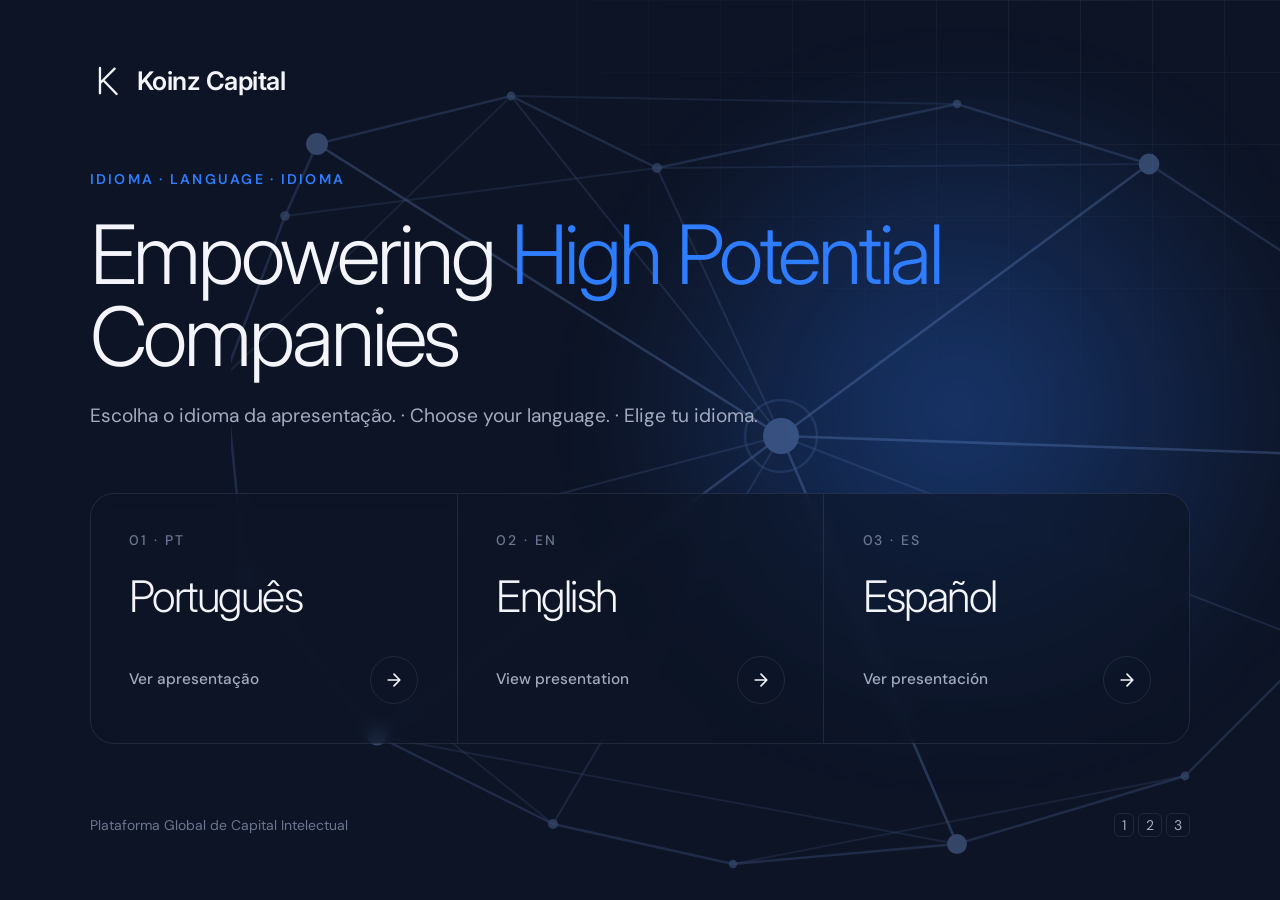
==== commit 7e8275c3: "Adiciona menu de idioma e versões em inglês e espanhol - index.html vira o menu (PT / EN / ES); a ap" ====
--- a/index.html
+++ b/index.html
@@ -4,44 +4,88 @@
   <meta charset="utf-8">
   <meta name="viewport" content="width=device-width, initial-scale=1">
   <title>Koinz Capital · Apresentação para Empresas</title>
-  <meta name="description" content="Koinz Capital — Plataforma Global de Capital Intelectual para empresas de alto potencial.">
+  <meta name="description" content="Koinz Capital — Plataforma Global de Capital Intelectual. Escolha o idioma da apresentação · Choose the presentation language · Elige el idioma de la presentación.">
+  <link rel="alternate" hreflang="pt-BR" href="pt.html">
+  <link rel="alternate" hreflang="en" href="en.html">
+  <link rel="alternate" hreflang="es" href="es.html">
   <link rel="preconnect" href="https://fonts.googleapis.com">
   <link rel="preconnect" href="https://fonts.gstatic.com" crossorigin>
   <link href="https://fonts.googleapis.com/css2?family=DM+Sans:opsz,wght@9..40,400;9..40,500;9..40,600;9..40,700&family=Inter:wght@300;400;500;600;700&display=swap" rel="stylesheet">
-  <link rel="stylesheet" href="styles.css">
+  <style>
+    /* Menu de idioma — mesma linguagem do slide de encerramento (navy, constelação, azul #2e7dff). */
+    :root {
+      --navy: #0d1426;
+      --navy-2: #121b31;
+      --fg: #f3f5fa;
+      --fg-2: #a3acc0;
+      --fg-3: #6c7690;
+      --brand: #2e7dff;
+      --brand-light: #8db7ff;
+      --line-d: rgba(214, 224, 255, 0.1);
+      --display: 'Inter', system-ui, sans-serif;
+      --body: 'DM Sans', 'Inter', system-ui, sans-serif;
+      --ease: cubic-bezier(0.2, 0.8, 0.2, 1);
+    }
+    * { box-sizing: border-box; }
+    html, body { margin: 0; min-height: 100%; }
+    body { background: var(--navy); color: var(--fg); font-family: var(--body); -webkit-font-smoothing: antialiased; overflow-x: hidden; }
+    em { font-style: normal; color: var(--brand); }
+
+    .menu { position: relative; min-height: 100vh; min-height: 100svh; display: flex; flex-direction: column; padding: clamp(24px, 5vw, 72px) clamp(16px, 7vw, 128px); overflow: hidden; }
+    .menu > * { position: relative; z-index: 1; }
+    .grid-bg { position: absolute !important; inset: 0; z-index: 0 !important; pointer-events: none; background-size: 72px 72px;
+      background-image: linear-gradient(var(--line-d) 1px, transparent 1px), linear-gradient(90deg, var(--line-d) 1px, transparent 1px);
+      mask-image: radial-gradient(900px 620px at 85% 0%, #000, transparent 72%); -webkit-mask-image: radial-gradient(900px 620px at 85% 0%, #000, transparent 72%); opacity: 0.6; }
+    .glow { position: absolute !important; z-index: 0 !important; right: -10%; top: 10%; width: min(900px, 90vw); height: 640px; border-radius: 50%; pointer-events: none; filter: blur(40px); background: radial-gradient(circle, rgba(46, 125, 255, 0.32), transparent 65%); }
+    .constellation { position: absolute !important; z-index: 0 !important; right: -4%; top: 0; width: min(1100px, 110vw); height: 100%; color: var(--brand-light); opacity: 0.3; pointer-events: none; }
+
+    .brand { display: flex; align-items: center; gap: 14px; font: 600 clamp(20px, 2vw, 26px)/1 var(--display); letter-spacing: -0.02em; }
+    .brand svg { width: 1.3em; height: 1.3em; }
+
+    .main { margin: auto 0; padding: clamp(32px, 5vh, 72px) 0; }
+    .label { margin: 0 0 24px; color: var(--brand); font: 600 clamp(12px, 1.1vw, 15px)/1.4 var(--body); letter-spacing: 0.16em; text-transform: uppercase; }
+    h1 { margin: 0; max-width: 1100px; font: 300 clamp(40px, 6.4vw, 104px)/1 var(--display); letter-spacing: -0.04em; }
+    .sub { margin: 24px 0 0; max-width: 820px; color: var(--fg-2); font: 400 clamp(16px, 1.5vw, 21px)/1.5 var(--body); }
+
+    .langs { list-style: none; margin: clamp(40px, 7vh, 72px) 0 0; padding: 0; display: grid; grid-template-columns: repeat(3, 1fr); max-width: 1200px; border: 1px solid var(--line-d); border-radius: 24px; overflow: hidden; background: rgba(13, 20, 38, 0.6); backdrop-filter: blur(8px); -webkit-backdrop-filter: blur(8px); }
+    .langs li + li { border-left: 1px solid var(--line-d); }
+    .lang { display: flex; flex-direction: column; gap: 10px; height: 100%; padding: clamp(24px, 3vw, 40px); color: inherit; text-decoration: none; transition: background 300ms var(--ease); }
+    .lang:hover, .lang:focus-visible { background: var(--navy-2); outline: none; }
+    .lang__code { font: 500 14px/1 var(--body); letter-spacing: 0.14em; color: var(--fg-3); }
+    .lang__name { margin-top: 18px; font: 300 clamp(32px, 3.4vw, 52px)/1 var(--display); letter-spacing: -0.035em; }
+    .lang__go { margin-top: auto; padding-top: 28px; display: flex; align-items: center; justify-content: space-between; gap: 16px; color: var(--fg-2); font: 500 clamp(15px, 1.2vw, 17px)/1.3 var(--body); }
+    .lang__go em { color: inherit; }
+    .lang__go span { flex: none; width: 48px; height: 48px; border-radius: 50%; display: grid; place-items: center; border: 1px solid var(--line-d); color: var(--fg); transition: background 300ms var(--ease), border-color 300ms var(--ease), transform 300ms var(--ease); }
+    .lang__go svg { width: 20px; height: 20px; fill: none; stroke: currentColor; stroke-width: 2; stroke-linecap: round; stroke-linejoin: round; }
+    .lang:hover .lang__go span, .lang:focus-visible .lang__go span { background: var(--brand); border-color: var(--brand); transform: translateX(4px); }
+    .lang:hover .lang__code, .lang:focus-visible .lang__code { color: var(--brand-light); }
+    .lang:focus-visible { box-shadow: inset 0 0 0 2px var(--brand); }
+
+    .foot { display: flex; flex-wrap: wrap; justify-content: space-between; gap: 12px 32px; color: var(--fg-3); font: 400 14px/1.4 var(--body); }
+    .foot kbd { font: inherit; padding: 2px 7px; border: 1px solid var(--line-d); border-radius: 6px; color: var(--fg-2); }
+
+    /* Entrada com desfoque, como os slides */
+    [data-r] { opacity: 0; transform: translateY(24px); filter: blur(10px); animation: in 900ms var(--ease) forwards; animation-delay: calc(var(--d, 0) * 110ms + 120ms); }
+    @keyframes in { to { opacity: 1; transform: none; filter: none; } }
+    @media (prefers-reduced-motion: reduce) { [data-r] { animation: none; opacity: 1; transform: none; filter: none; } }
+
+    @media (max-width: 760px) {
+      .langs { grid-template-columns: 1fr; }
+      .langs li + li { border-left: 0; border-top: 1px solid var(--line-d); }
+      .lang { flex-direction: row; flex-wrap: wrap; align-items: center; gap: 4px 16px; }
+      .lang__code { order: 2; width: 100%; }
+      .lang__name { margin-top: 0; order: 1; }
+      .lang__go { order: 1; margin: 0 0 0 auto; padding-top: 0; }
+      .lang__go em { display: none; }
+      .foot .keys { display: none; }
+    }
+  </style>
 </head>
 <body>
 
-<!-- Ícones (sprite) -->
 <svg width="0" height="0" style="position:absolute" aria-hidden="true">
-  <symbol id="k" viewBox="0 0 100 100"><path class="k" d="M30 12V88M30 58L74 14M40 49L80 90" fill="none" stroke="currentColor" stroke-width="7" stroke-linecap="round" stroke-linejoin="round"/></symbol>
-  <symbol id="i-users" viewBox="0 0 24 24"><path d="M16 21v-2a4 4 0 0 0-4-4H6a4 4 0 0 0-4 4v2"/><circle cx="9" cy="7" r="4"/><path d="M22 21v-2a4 4 0 0 0-3-3.87M16 3.13a4 4 0 0 1 0 7.75"/></symbol>
-  <symbol id="i-globe" viewBox="0 0 24 24"><circle cx="12" cy="12" r="10"/><path d="M2 12h20M12 2a15.3 15.3 0 0 1 4 10 15.3 15.3 0 0 1-4 10 15.3 15.3 0 0 1-4-10 15.3 15.3 0 0 1 4-10z"/></symbol>
-  <symbol id="i-calendar" viewBox="0 0 24 24"><rect x="3" y="4" width="18" height="18" rx="2"/><path d="M16 2v4M8 2v4M3 10h18"/></symbol>
-  <symbol id="i-trending" viewBox="0 0 24 24"><path d="M22 7l-8.5 8.5-5-5L2 17"/><path d="M16 7h6v6"/></symbol>
-  <symbol id="i-dollar" viewBox="0 0 24 24"><path d="M12 2v20M17 5H9.5a3.5 3.5 0 0 0 0 7h5a3.5 3.5 0 0 1 0 7H6"/></symbol>
-  <symbol id="i-compass" viewBox="0 0 24 24"><circle cx="12" cy="12" r="10"/><path d="M16.24 7.76l-2.12 6.36-6.36 2.12 2.12-6.36z"/></symbol>
-  <symbol id="i-layers" viewBox="0 0 24 24"><path d="M12 2L2 7l10 5 10-5-10-5zM2 17l10 5 10-5M2 12l10 5 10-5"/></symbol>
-  <symbol id="i-share" viewBox="0 0 24 24"><circle cx="18" cy="5" r="3"/><circle cx="6" cy="12" r="3"/><circle cx="18" cy="19" r="3"/><path d="M8.59 13.51l6.83 3.98M15.41 6.51l-6.82 3.98"/></symbol>
-  <symbol id="i-scale" viewBox="0 0 24 24"><path d="M12 3v18M5 7h14M8 21h8M5 7l-3 7a3 3 0 0 0 6 0zM19 7l-3 7a3 3 0 0 0 6 0z"/></symbol>
-  <symbol id="i-cloud" viewBox="0 0 24 24"><path d="M17.5 19H9a7 7 0 1 1 6.71-9h1.79a4.5 4.5 0 1 1 0 9z"/></symbol>
-  <symbol id="i-megaphone" viewBox="0 0 24 24"><path d="M3 11l18-5v12L3 14v-3z"/><path d="M11.6 16.8a3 3 0 1 1-5.8-1.6"/></symbol>
-  <symbol id="i-calc" viewBox="0 0 24 24"><rect x="4" y="2" width="16" height="20" rx="2"/><path d="M8 6h8M8 11h.01M12 11h.01M16 11h.01M8 15h.01M12 15h.01M16 15h.01M8 19h.01M12 19h.01M16 19h.01"/></symbol>
-  <symbol id="i-briefcase" viewBox="0 0 24 24"><rect x="2" y="7" width="20" height="14" rx="2"/><path d="M16 21V5a2 2 0 0 0-2-2h-4a2 2 0 0 0-2 2v16"/></symbol>
-  <symbol id="i-link" viewBox="0 0 24 24"><path d="M10 13a5 5 0 0 0 7.54.54l3-3a5 5 0 0 0-7.07-7.07l-1.72 1.71"/><path d="M14 11a5 5 0 0 0-7.54-.54l-3 3a5 5 0 0 0 7.07 7.07l1.71-1.71"/></symbol>
-  <symbol id="i-sliders" viewBox="0 0 24 24"><path d="M4 21v-7M4 10V3M12 21v-9M12 8V3M20 21v-5M20 12V3M1 14h6M9 8h6M17 16h6"/></symbol>
-  <symbol id="i-zap" viewBox="0 0 24 24"><path d="M13 2L3 14h9l-1 8 10-12h-9l1-8z"/></symbol>
-  <symbol id="i-target" viewBox="0 0 24 24"><circle cx="12" cy="12" r="10"/><circle cx="12" cy="12" r="6"/><circle cx="12" cy="12" r="2"/></symbol>
-  <symbol id="i-home" viewBox="0 0 24 24"><path d="M3 9l9-7 9 7v11a2 2 0 0 1-2 2H5a2 2 0 0 1-2-2z"/><path d="M9 22V12h6v10"/></symbol>
-  <symbol id="i-pin" viewBox="0 0 24 24"><path d="M21 10c0 7-9 13-9 13s-9-6-9-13a9 9 0 0 1 18 0z"/><circle cx="12" cy="10" r="3"/></symbol>
+  <symbol id="k" viewBox="0 0 100 100"><path d="M30 12V88M30 58L74 14M40 49L80 90" fill="none" stroke="currentColor" stroke-width="7" stroke-linecap="round" stroke-linejoin="round"/></symbol>
   <symbol id="i-arrow" viewBox="0 0 24 24"><path d="M5 12h14M12 5l7 7-7 7"/></symbol>
-  <symbol id="i-left" viewBox="0 0 24 24"><path d="M15 18l-6-6 6-6"/></symbol>
-  <symbol id="i-right" viewBox="0 0 24 24"><path d="M9 18l6-6-6-6"/></symbol>
-  <symbol id="i-grid" viewBox="0 0 24 24"><rect x="3" y="3" width="7" height="7"/><rect x="14" y="3" width="7" height="7"/><rect x="3" y="14" width="7" height="7"/><rect x="14" y="14" width="7" height="7"/></symbol>
-  <symbol id="i-full" viewBox="0 0 24 24"><path d="M8 3H5a2 2 0 0 0-2 2v3M21 8V5a2 2 0 0 0-2-2h-3M3 16v3a2 2 0 0 0 2 2h3M16 21h3a2 2 0 0 0 2-2v-3"/></symbol>
-  <symbol id="i-linkedin" viewBox="0 0 24 24"><path d="M16 8a6 6 0 0 1 6 6v7h-4v-7a2 2 0 0 0-4 0v7h-4v-7a6 6 0 0 1 6-6z"/><rect x="2" y="9" width="4" height="12"/><circle cx="4" cy="4" r="2"/></symbol>
-  <symbol id="i-instagram" viewBox="0 0 24 24"><rect x="2" y="2" width="20" height="20" rx="5"/><circle cx="12" cy="12" r="4"/><path d="M17.5 6.5h.01"/></symbol>
-  <symbol id="i-youtube" viewBox="0 0 24 24"><path d="M22.54 6.42a2.78 2.78 0 0 0-1.94-2C18.88 4 12 4 12 4s-6.88 0-8.6.46a2.78 2.78 0 0 0-1.94 2A29 29 0 0 0 1 11.75a29 29 0 0 0 .46 5.33A2.78 2.78 0 0 0 3.4 19c1.72.46 8.6.46 8.6.46s6.88 0 8.6-.46a2.78 2.78 0 0 0 1.94-2 29 29 0 0 0 .46-5.25 29 29 0 0 0-.46-5.33z"/><path d="M9.75 15.02l5.75-3.27-5.75-3.27z"/></symbol>
   <symbol id="constellation" viewBox="0 0 660 450">
     <polyline points="98,72 195,48 268,84 418,52 514,82 584,128 622,228 598,322 532,388 418,422 306,432 216,412 128,368 62,288 52,188 82,108 98,72" fill="none" stroke="currentColor" stroke-linejoin="round" stroke-opacity="0.5" stroke-width="1.2"/>
     <g stroke="currentColor" stroke-linecap="round" stroke-opacity="0.32" stroke-width="0.9"><line x1="195" x2="418" y1="48" y2="52"/><line x1="268" x2="514" y1="84" y2="82"/><line x1="584" x2="598" y1="128" y2="322"/><line x1="532" x2="306" y1="388" y2="432"/><line x1="216" x2="62" y1="412" y2="288"/><line x1="52" x2="195" y1="188" y2="48"/><line x1="82" x2="268" y1="108" y2="84"/><line x1="418" x2="128" y1="422" y2="368"/></g>
@@ -54,551 +98,50 @@
   </symbol>
 </svg>
 
-<div class="progress" id="progress"></div>
+<main class="menu">
+  <div class="grid-bg"></div>
+  <div class="glow"></div>
+  <svg class="constellation" viewBox="0 0 660 450" preserveAspectRatio="xMidYMid slice" aria-hidden="true"><use href="#constellation"/></svg>
 
-<div class="viewport">
-<main class="deck" id="deck">
+  <header class="brand" data-r><svg><use href="#k"/></svg>Koinz Capital</header>
 
-  <!-- ============================================================
-       01 · HERO
-       ============================================================ -->
-  <div class="slide-wrap"><section class="slide slide--light hero" data-sec="Koinz Capital">
-    <div class="grid-bg"></div>
-    <svg class="constellation" viewBox="0 0 660 450" preserveAspectRatio="xMidYMid slice"><use href="#constellation"/></svg>
-    <div class="hero__visual" data-r style="--d:4">
-      <div class="glow"></div>
-      <img src="public/assets/home/hero-dashboard.jpeg" alt="Plataforma Koinz: capital intelectual investido, conselho e reuniões">
-    </div>
-    <header class="brandbar" data-r>
-      <div class="brandbar__logo"><svg><use href="#k"/></svg>Koinz Capital</div>
-      <div class="brandbar__tag">Apresentação para empresas</div>
-    </header>
-    <div class="hero__main">
-      <h1 class="h-xl" data-r style="--d:1;font-size:132px">
-        <span>Empowering</span>
-        <span><em>High Potential</em></span>
-        <span>Companies</span>
-      </h1>
-      <div class="hero__foot" data-r style="--d:2">
-        <p class="hero__sub">Destrave seu crescimento com <strong>capital intelectual</strong>.</p>
-        <p class="hero__desc">Uma Plataforma Global de Capital Intelectual que forma conselhos consultivos de alto nível para empresas em early e growth-stage.</p>
-      </div>
-    </div>
-  </section></div>
+  <section class="main">
+    <p class="label" data-r style="--d:1">Idioma · Language · Idioma</p>
+    <h1 data-r style="--d:2">Empowering <em>High Potential</em> Companies</h1>
+    <p class="sub" data-r style="--d:3">Escolha o idioma da apresentação. · Choose your language. · Elige tu idioma.</p>
 
-  <!-- ============================================================
-       02 · VISÃO
-       ============================================================ -->
-  <div class="slide-wrap"><section class="slide slide--white vision" data-sec="Nossa visão">
-    <p class="label label--muted" data-r>Nossa visão</p>
-    <h2 class="vision__text" data-words>O mercado tem capital financeiro em abundância. O que diferencia as empresas que escalam é a qualidade da execução, a orientação estratégica, a reputação e o acesso às pessoas certas no momento certo.</h2>
-    <p class="vision__note" data-r style="--d:12">Escalar é difícil. Escalar sozinho é mais ainda.</p>
-    <footer class="chrome"></footer>
-  </section></div>
+    <ul class="langs" data-r style="--d:4">
+      <li><a class="lang" href="pt.html" hreflang="pt-BR" lang="pt-BR">
+        <span class="lang__code">01 · PT</span>
+        <span class="lang__name">Português</span>
+        <span class="lang__go"><em>Ver apresentação</em><span><svg><use href="#i-arrow"/></svg></span></span>
+      </a></li>
+      <li><a class="lang" href="en.html" hreflang="en" lang="en">
+        <span class="lang__code">02 · EN</span>
+        <span class="lang__name">English</span>
+        <span class="lang__go"><em>View presentation</em><span><svg><use href="#i-arrow"/></svg></span></span>
+      </a></li>
+      <li><a class="lang" href="es.html" hreflang="es" lang="es">
+        <span class="lang__code">03 · ES</span>
+        <span class="lang__name">Español</span>
+        <span class="lang__go"><em>Ver presentación</em><span><svg><use href="#i-arrow"/></svg></span></span>
+      </a></li>
+    </ul>
+  </section>
 
-  <!-- ============================================================
-       03 · O QUE É A KOINZ
-       ============================================================ -->
-  <div class="slide-wrap"><section class="slide slide--dark" data-sec="Sobre a Koinz">
-    <div class="grid-bg"></div>
-    <div class="about">
-      <div class="about__text">
-        <p class="label" data-r>O que é a Koinz Capital</p>
-        <h2 class="h-lg" data-r style="--d:1">Uma plataforma global de <em>capital intelectual</em></h2>
-        <p class="lead" data-r style="--d:2">Investimos em empresas com alto potencial de crescimento por meio de um <b>conselho consultivo</b> formado por membros de alto renome — C-Levels, VPs e fundadores com passagem por Apple, Revolut, Cora, Microsoft, Google, Meta, Alibaba e outras referências globais.</p>
-      </div>
-      <div class="panel pillars" data-r style="--d:2">
-        <article class="cell"><span class="idx">01</span><h3>Acesso</h3><p>Rede global de +150 conselheiros em +18 países.</p></article>
-        <article class="cell"><span class="idx">02</span><h3>Conhecimento</h3><p>Expertise de líderes de empresas globais.</p></article>
-        <article class="cell"><span class="idx">03</span><h3>Execução</h3><p>Acompanhamento ativo via conselho consultivo.</p></article>
-        <article class="cell"><span class="idx">04</span><h3>Reputação</h3><p>Associação com referências globais do mercado.</p></article>
-      </div>
-    </div>
-    <footer class="chrome"></footer>
-  </section></div>
+  <footer class="foot" data-r style="--d:5">
+    <span>Plataforma Global de Capital Intelectual</span>
+    <span class="keys"><kbd>1</kbd> <kbd>2</kbd> <kbd>3</kbd></span>
+  </footer>
+</main>
 
-  <!-- ============================================================
-       04 · GLOBAL NETWORK — GLOBO DE CIDADES
-       ============================================================ -->
-  <div class="slide-wrap"><section class="slide slide--light globe-slide" data-sec="Global Network">
-    <div class="head">
-      <p class="label label--muted" data-r>Global Network</p>
-      <h2 data-r style="--d:1"><span><em>Mentes estratégicas e empresas de alto potencial conectadas globalmente.</em></span><span>Uma plataforma de capital intelectual.</span></h2>
-    </div>
-    <div class="globe" id="globe" data-r style="--d:2">
-      <ul class="globe__list">
-        <li class="city"><div class="city__img"><img src="public/assets/home/cities/sao-paulo.jpg" alt=""></div><span class="city__label">São Paulo</span></li>
-        <li class="city"><div class="city__img"><img src="public/assets/home/cities/new-york.jpg" alt=""></div><span class="city__label">New York</span></li>
-        <li class="city"><div class="city__img"><img src="public/assets/home/cities/london.jpg" alt=""></div><span class="city__label">London</span></li>
-        <li class="city"><div class="city__img"><img src="public/assets/home/cities/belo-horizonte.jpg" alt=""></div><span class="city__label">Belo Horizonte</span></li>
-        <li class="city"><div class="city__img"><img src="public/assets/home/cities/san-francisco.jpg" alt=""></div><span class="city__label">San Francisco</span></li>
-        <li class="city"><div class="city__img"><img src="public/assets/home/cities/zurich.jpg" alt=""></div><span class="city__label">Zürich</span></li>
-        <li class="city"><div class="city__img"><img src="public/assets/home/cities/shanghai.jpg" alt=""></div><span class="city__label">Shanghai</span></li>
-        <li class="city"><div class="city__img"><img src="public/assets/home/cities/miami.jpg" alt=""></div><span class="city__label">Miami</span></li>
-        <li class="city"><div class="city__img"><img src="public/assets/home/cities/lisboa.jpg" alt=""></div><span class="city__label">Lisboa</span></li>
-        <li class="city"><div class="city__img"><img src="public/assets/home/cities/toronto.jpg" alt=""></div><span class="city__label">Toronto</span></li>
-        <li class="city"><div class="city__img"><img src="public/assets/home/cities/rio-de-janeiro.jpg" alt=""></div><span class="city__label">Rio de Janeiro</span></li>
-        <li class="city"><div class="city__img"><img src="public/assets/home/cities/stockholm.jpg" alt=""></div><span class="city__label">Stockholm</span></li>
-        <li class="city"><div class="city__img"><img src="public/assets/home/cities/austin.jpg" alt=""></div><span class="city__label">Austin</span></li>
-        <li class="city"><div class="city__img"><img src="public/assets/home/cities/milano.jpg" alt=""></div><span class="city__label">Milano</span></li>
-        <li class="city"><div class="city__img"><img src="public/assets/home/cities/bangkok.jpg" alt=""></div><span class="city__label">Bangkok</span></li>
-        <li class="city"><div class="city__img"><img src="public/assets/home/cities/munich.jpg" alt=""></div><span class="city__label">Munich</span></li>
-        <li class="city"><div class="city__img"><img src="public/assets/home/cities/sydney.jpg" alt=""></div><span class="city__label">Sydney</span></li>
-      </ul>
-      <p class="globe__center"><strong><b>5</b> Continentes</strong><span>Presença da rede Koinz</span></p>
-    </div>
-  </section></div>
-
-  <!-- ============================================================
-       05 · NÚMEROS
-       ============================================================ -->
-  <div class="slide-wrap"><section class="slide slide--dark" data-sec="Global Network">
-    <div class="grid-bg"></div>
-    <div class="top">
-      <div>
-        <p class="label" data-r>Koinz Capital em números</p>
-        <h2 class="h-md" data-r style="--d:1">Uma rede que <em>já está em campo.</em></h2>
-      </div>
-    </div>
-    <dl class="panel stats" data-r style="--d:2">
-      <div class="stat"><dt><span>+</span><b class="count" data-to="18">18</b></dt><dd>Países</dd></div>
-      <div class="stat"><dt><span>+</span><b class="count" data-to="40">40</b></dt><dd>Empresas</dd></div>
-      <div class="stat"><dt><span>+</span><b class="count" data-to="150">150</b></dt><dd>Conselheiros</dd></div>
-    </dl>
-    <div class="hours" data-r style="--d:3">
-      <svg class="constellation" viewBox="0 0 660 450"><use href="#constellation"/></svg>
-      <strong>+<b class="count" data-to="50000">50.000</b></strong>
-      <p>horas de Capital Intelectual investidas nas empresas do nosso portfólio.</p>
-    </div>
-    <footer class="chrome"></footer>
-  </section></div>
-
-  <!-- ============================================================
-       06 · CICLO VIRTUOSO
-       ============================================================ -->
-  <div class="slide-wrap"><section class="slide slide--light" data-sec="O modelo">
-    <div class="grid-bg"></div>
-    <div class="cycle">
-      <svg class="orbit" viewBox="0 0 600 600" data-r aria-hidden="true">
-        <defs>
-          <radialGradient id="coreGrad" cx="30%" cy="30%" r="80%"><stop offset="0" stop-color="#4b93ff"/><stop offset="1" stop-color="#1a3fb8"/></radialGradient>
-          <path id="orbitPath" d="M300,100 A220,220 0 1,1 299.99,100"/>
-        </defs>
-        <circle class="ring2" cx="300" cy="320" r="280"/>
-        <circle class="ring2" cx="300" cy="320" r="160"/>
-        <circle class="ring" cx="300" cy="320" r="220"/>
-        <circle class="dot" r="6"><animateMotion dur="12s" repeatCount="indefinite"><mpath href="#orbitPath"/></animateMotion></circle>
-        <circle class="dot" r="6"><animateMotion dur="12s" begin="-4s" repeatCount="indefinite"><mpath href="#orbitPath"/></animateMotion></circle>
-        <circle class="dot" r="6"><animateMotion dur="12s" begin="-8s" repeatCount="indefinite"><mpath href="#orbitPath"/></animateMotion></circle>
-        <circle cx="300" cy="320" r="96" fill="url(#coreGrad)"/>
-        <use href="#k" x="252" y="272" width="96" height="96" color="#ffffff"/>
-        <circle class="node node--ink" cx="300" cy="100" r="52"/>
-        <use href="#k" x="276" y="76" width="48" height="48" color="#ffffff"/>
-        <text class="lbl" x="300" y="24">Koinz Capital</text>
-        <circle class="node" cx="490.5" cy="430" r="52"/>
-        <use href="#i-users" class="ic" x="468.5" y="408" width="44" height="44" stroke="#141b2d"/>
-        <text class="lbl" x="490.5" y="516">Conselheiros</text>
-        <circle class="node node--brand" cx="109.5" cy="430" r="52"/>
-        <use href="#i-trending" class="ic" x="87.5" y="408" width="44" height="44" stroke="#ffffff"/>
-        <text class="lbl" x="109.5" y="516">Empresas</text>
-      </svg>
-      <div>
-        <p class="label" data-r>O modelo</p>
-        <h2 class="h-md" data-r style="--d:1;margin-bottom:48px">O ciclo <em>virtuoso</em></h2>
-        <div class="panel cycle__rows" data-r style="--d:2">
-          <div class="cycle__row"><div><span class="idx">01</span><h3>Koinz Capital</h3></div><ul><li>Investimento via capital intelectual</li><li>Matching entre dores/objetivos e conselheiros</li><li>Suporte ao conselho consultivo</li></ul></div>
-          <div class="cycle__row"><div><span class="idx">02</span><h3>Conselheiros</h3></div><ul><li>Unem-se à Koinz Network com experiência estratégica</li><li>Participam dos resultados proporcionalmente</li><li>Passam por um processo seletivo rigoroso</li></ul></div>
-          <div class="cycle__row"><div><span class="idx">03</span><h3><em>Empresas</em></h3></div><ul><li>Recebem capital intelectual com foco em suas dores e desafios</li><li>Recebem suporte durante todo o processo</li><li>Acesso a uma rede extremamente qualificada para mentorias, promoção e conexões</li></ul></div>
-        </div>
-      </div>
-    </div>
-    <footer class="chrome"></footer>
-  </section></div>
-
-  <!-- ============================================================
-       07 · COMO FUNCIONA
-       ============================================================ -->
-  <div class="slide-wrap"><section class="slide slide--dark" data-sec="Modelo de investimento">
-    <div class="grid-bg"></div>
-    <div class="top">
-      <div>
-        <p class="label" data-r>Modelo de investimento</p>
-        <h2 class="h-lg" data-r style="--d:1">Como <em>funciona</em></h2>
-      </div>
-      <p class="lead" data-r style="--d:2">O investimento é feito em formato de capital intelectual, com entrega contínua por meio de um conselho consultivo.</p>
-    </div>
-    <div class="panel how" data-r style="--d:2">
-      <article class="cell">
-        <span class="idx">01 — Capital Intelectual</span>
-        <div class="big">$100k<small>em capital intelectual, aporte distribuído ao longo de 24 meses</small></div>
-        <p class="note">O valor do aporte não financeiro é diluído proporcionalmente à medida que novos investidores entram na rodada.</p>
-      </article>
-      <article class="cell">
-        <span class="idx">02 — Formação do Conselho</span>
-        <ul class="list">
-          <li>3 a 5 conselheiros</li>
-          <li>1 Operating Partner</li>
-          <li>Reuniões mensais de 1h30, gravadas no Zoom</li>
-          <li>Acesso direto aos membros do conselho via WhatsApp</li>
-        </ul>
-        <p class="note">Selecionados com base no desafio do negócio: go-to-market, funding, produto…</p>
-      </article>
-      <article class="cell">
-        <span class="idx">03 — Suporte Koinz Capital</span>
-        <ul class="list">
-          <li>Metodologia estratégica de governança</li>
-          <li>Rede global de membros e parceiros</li>
-        </ul>
-        <p class="note">A Koinz orquestra toda a dinâmica de conselho, entregando alinhamento, ritmo e conexões.</p>
-      </article>
-    </div>
-    <footer class="chrome"></footer>
-  </section></div>
-
-  <!-- ============================================================
-       08 · DE ONDE VÊM OS MEMBROS (tickers)
-       ============================================================ -->
-  <div class="slide-wrap"><section class="slide slide--light minds" data-sec="Koinz Network">
-    <div class="head">
-      <p class="label label--muted" data-r>Koinz Network</p>
-      <h2 data-r style="--d:1">C-Levels, VPs e fundadores das <em>maiores referências globais.</em></h2>
-    </div>
-    <div class="tickers" data-r style="--d:2">
-      <div class="ticker">
-        <p>Nossos membros trazem experiência de empresas como</p>
-        <div class="ticker__mask"><div class="ticker__view" data-ticker>
-          <div class="ticker__track">
-            <img src="public/assets/home/companies/apple.svg" alt="Apple">
-            <img src="public/assets/home/companies/revolut.svg" alt="Revolut">
-            <img src="public/assets/home/companies/jpmorgan.svg" alt="J.P. Morgan">
-            <img src="public/assets/home/companies/coca-cola.webp" alt="Coca-Cola">
-            <img src="public/assets/home/companies/ibm.svg" alt="IBM">
-            <img src="public/assets/home/companies/visa.webp" alt="Visa">
-            <img src="public/assets/home/companies/unilever.png" alt="Unilever">
-            <img src="public/assets/home/companies/citi.svg" alt="Citi">
-            <img src="public/assets/home/companies/loreal.webp" alt="L'Oréal">
-            <img src="public/assets/home/companies/novartis.webp" alt="Novartis">
-            <img src="public/assets/home/companies/ubs.png" alt="UBS">
-            <img src="public/assets/home/companies/bofa.svg" alt="Bank of America">
-            <img src="public/assets/home/companies/bnp-paribas.webp" alt="BNP Paribas">
-            <img src="public/assets/home/companies/syngenta.png" alt="Syngenta">
-            <img src="public/assets/home/companies/afya.png" alt="Afya">
-            <img src="public/assets/home/companies/dufry.png" alt="Dufry">
-            <img src="public/assets/home/companies/workiva.png" alt="Workiva">
-            <img src="public/assets/home/companies/transfero.png" alt="Transfero">
-          </div>
-        </div></div>
-      </div>
-      <div class="ticker ticker--schools">
-        <p>E de algumas das principais escolas de negócios do mundo</p>
-        <div class="ticker__mask"><div class="ticker__view" data-ticker>
-          <div class="ticker__track">
-            <img src="public/assets/home/schools/harvard.webp" alt="Harvard">
-            <img src="public/assets/home/schools/stanford.png" alt="Stanford">
-            <img src="public/assets/home/schools/mit.png" alt="MIT">
-            <img src="public/assets/home/schools/wharton.png" alt="Wharton">
-            <img src="public/assets/home/schools/insead.png" alt="INSEAD">
-            <img src="public/assets/home/schools/kellogg.webp" alt="Kellogg">
-            <img src="public/assets/home/schools/chicago.png" alt="University of Chicago">
-            <img src="public/assets/home/schools/nyu.webp" alt="NYU">
-          </div>
-        </div></div>
-      </div>
-    </div>
-    <footer class="chrome"></footer>
-  </section></div>
-
-  <!-- ============================================================
-       09 · MEMBROS DA REDE
-       ============================================================ -->
-  <div class="slide-wrap"><section class="slide slide--dark" data-sec="Koinz Network">
-    <div class="grid-bg"></div>
-    <div class="top" style="margin-bottom:40px">
-      <div>
-        <p class="label" data-r>Membros da rede · conselheiros e investidores que atuam como mentores estratégicos</p>
-        <h2 class="h-md" data-r style="--d:1">Quem senta no <em>seu conselho</em></h2>
-      </div>
-    </div>
-    <div class="members">
-      <div class="panel member-grid" data-r style="--d:2">
-        <div class="member"><span class="avatar">AC</span><strong>Alexandre Carvalho</strong><span>Conselheiro de Administração · Sicoob Credplus</span></div>
-        <div class="member"><span class="avatar">AP</span><strong>Alexandre Polycarpo</strong><span>MBA Executivo da Saúde (FGV)</span></div>
-        <div class="member"><span class="avatar">AL</span><strong>Alex Da Silva Lucas</strong><span>Executivo de TI, empresário e conselheiro</span></div>
-        <div class="member"><span class="avatar">AC</span><strong>Ana Cândida Chiappetta</strong><span>Comércio digital e expansão global</span></div>
-        <div class="member"><span class="avatar">AF</span><strong>Ana Carla Arantes Ferraz</strong><span>Finanças, FP&amp;A e compliance</span></div>
-        <div class="member"><span class="avatar">AF</span><strong>Ana Paula Franzoti</strong><span>+25 anos em Recursos Humanos</span></div>
-        <div class="member"><span class="avatar">AR</span><strong>Andre Rocha</strong><span>Finanças e auditoria · PwC e KPMG</span></div>
-        <div class="member"><span class="avatar">AS</span><strong>Antonio Cezar Testa Sander</strong><span>Governança e transformação</span></div>
-        <div class="member"><span class="avatar">AN</span><strong>Arosti Iskandar Nahas</strong><span>+20 anos em tecnologia bancária e IA</span></div>
-        <div class="member"><span class="avatar">AO</span><strong>Augusto Luiz De Oliveira</strong><span>Estratégia e excelência operacional</span></div>
-        <div class="member"><span class="avatar">BF</span><strong>Beatriz Fontanella</strong><span>Estratégia de Pessoas &amp; Cultura</span></div>
-        <div class="member"><span class="avatar">BP</span><strong>Bernardo Salem Pedrosa</strong><span>+20 anos em liderança e gestão</span></div>
-        <div class="member"><span class="avatar">BS</span><strong>Bernardo Srur</strong><span>Governança e compliance · fintechs e cripto</span></div>
-        <div class="member"><span class="avatar">BA</span><strong>Bruno Lewer Amorim</strong><span>Direito empresarial · CEO Side Academy</span></div>
-        <div class="member"><span class="avatar">BM</span><strong>Bruno Moura</strong><span>C-Level · estratégia, vendas e operações</span></div>
-      </div>
-      <a class="qr-card" href="https://koinzcapital.com.br/pt-BR/advisors" target="_blank" rel="noopener" data-r style="--d:3">
-        <span class="qr-card__title">Conheça todos os <em>conselheiros</em></span>
-        <svg class="qr" viewBox="0 0 29 29" shape-rendering="crispEdges" aria-label="QR code para koinzcapital.com.br/pt-BR/advisors"><path d="M0 0h1v1h-1zM1 0h1v1h-1zM2 0h1v1h-1zM3 0h1v1h-1zM4 0h1v1h-1zM5 0h1v1h-1zM6 0h1v1h-1zM9 0h1v1h-1zM10 0h1v1h-1zM11 0h1v1h-1zM13 0h1v1h-1zM18 0h1v1h-1zM22 0h1v1h-1zM23 0h1v1h-1zM24 0h1v1h-1zM25 0h1v1h-1zM26 0h1v1h-1zM27 0h1v1h-1zM28 0h1v1h-1zM0 1h1v1h-1zM6 1h1v1h-1zM8 1h1v1h-1zM9 1h1v1h-1zM13 1h1v1h-1zM14 1h1v1h-1zM17 1h1v1h-1zM20 1h1v1h-1zM22 1h1v1h-1zM28 1h1v1h-1zM0 2h1v1h-1zM2 2h1v1h-1zM3 2h1v1h-1zM4 2h1v1h-1zM6 2h1v1h-1zM8 2h1v1h-1zM9 2h1v1h-1zM10 2h1v1h-1zM12 2h1v1h-1zM15 2h1v1h-1zM16 2h1v1h-1zM19 2h1v1h-1zM22 2h1v1h-1zM24 2h1v1h-1zM25 2h1v1h-1zM26 2h1v1h-1zM28 2h1v1h-1zM0 3h1v1h-1zM2 3h1v1h-1zM3 3h1v1h-1zM4 3h1v1h-1zM6 3h1v1h-1zM8 3h1v1h-1zM10 3h1v1h-1zM11 3h1v1h-1zM12 3h1v1h-1zM13 3h1v1h-1zM16 3h1v1h-1zM17 3h1v1h-1zM20 3h1v1h-1zM22 3h1v1h-1zM24 3h1v1h-1zM25 3h1v1h-1zM26 3h1v1h-1zM28 3h1v1h-1zM0 4h1v1h-1zM2 4h1v1h-1zM3 4h1v1h-1zM4 4h1v1h-1zM6 4h1v1h-1zM9 4h1v1h-1zM11 4h1v1h-1zM13 4h1v1h-1zM16 4h1v1h-1zM17 4h1v1h-1zM18 4h1v1h-1zM19 4h1v1h-1zM20 4h1v1h-1zM22 4h1v1h-1zM24 4h1v1h-1zM25 4h1v1h-1zM26 4h1v1h-1zM28 4h1v1h-1zM0 5h1v1h-1zM6 5h1v1h-1zM10 5h1v1h-1zM11 5h1v1h-1zM12 5h1v1h-1zM16 5h1v1h-1zM22 5h1v1h-1zM28 5h1v1h-1zM0 6h1v1h-1zM1 6h1v1h-1zM2 6h1v1h-1zM3 6h1v1h-1zM4 6h1v1h-1zM5 6h1v1h-1zM6 6h1v1h-1zM8 6h1v1h-1zM10 6h1v1h-1zM12 6h1v1h-1zM14 6h1v1h-1zM16 6h1v1h-1zM18 6h1v1h-1zM20 6h1v1h-1zM22 6h1v1h-1zM23 6h1v1h-1zM24 6h1v1h-1zM25 6h1v1h-1zM26 6h1v1h-1zM27 6h1v1h-1zM28 6h1v1h-1zM8 7h1v1h-1zM9 7h1v1h-1zM10 7h1v1h-1zM11 7h1v1h-1zM12 7h1v1h-1zM14 7h1v1h-1zM19 7h1v1h-1zM20 7h1v1h-1zM0 8h1v1h-1zM6 8h1v1h-1zM8 8h1v1h-1zM9 8h1v1h-1zM11 8h1v1h-1zM13 8h1v1h-1zM14 8h1v1h-1zM15 8h1v1h-1zM17 8h1v1h-1zM18 8h1v1h-1zM19 8h1v1h-1zM21 8h1v1h-1zM22 8h1v1h-1zM25 8h1v1h-1zM26 8h1v1h-1zM27 8h1v1h-1zM0 9h1v1h-1zM1 9h1v1h-1zM3 9h1v1h-1zM5 9h1v1h-1zM11 9h1v1h-1zM15 9h1v1h-1zM17 9h1v1h-1zM18 9h1v1h-1zM19 9h1v1h-1zM20 9h1v1h-1zM21 9h1v1h-1zM23 9h1v1h-1zM24 9h1v1h-1zM26 9h1v1h-1zM27 9h1v1h-1zM0 10h1v1h-1zM4 10h1v1h-1zM6 10h1v1h-1zM8 10h1v1h-1zM13 10h1v1h-1zM15 10h1v1h-1zM16 10h1v1h-1zM17 10h1v1h-1zM21 10h1v1h-1zM22 10h1v1h-1zM0 11h1v1h-1zM1 11h1v1h-1zM2 11h1v1h-1zM4 11h1v1h-1zM5 11h1v1h-1zM8 11h1v1h-1zM9 11h1v1h-1zM10 11h1v1h-1zM14 11h1v1h-1zM15 11h1v1h-1zM16 11h1v1h-1zM18 11h1v1h-1zM20 11h1v1h-1zM22 11h1v1h-1zM23 11h1v1h-1zM25 11h1v1h-1zM1 12h1v1h-1zM4 12h1v1h-1zM6 12h1v1h-1zM9 12h1v1h-1zM10 12h1v1h-1zM11 12h1v1h-1zM12 12h1v1h-1zM16 12h1v1h-1zM20 12h1v1h-1zM22 12h1v1h-1zM23 12h1v1h-1zM28 12h1v1h-1zM0 13h1v1h-1zM3 13h1v1h-1zM5 13h1v1h-1zM7 13h1v1h-1zM8 13h1v1h-1zM11 13h1v1h-1zM12 13h1v1h-1zM13 13h1v1h-1zM15 13h1v1h-1zM18 13h1v1h-1zM19 13h1v1h-1zM20 13h1v1h-1zM22 13h1v1h-1zM23 13h1v1h-1zM24 13h1v1h-1zM27 13h1v1h-1zM28 13h1v1h-1zM1 14h1v1h-1zM2 14h1v1h-1zM4 14h1v1h-1zM6 14h1v1h-1zM7 14h1v1h-1zM9 14h1v1h-1zM10 14h1v1h-1zM11 14h1v1h-1zM13 14h1v1h-1zM14 14h1v1h-1zM15 14h1v1h-1zM17 14h1v1h-1zM18 14h1v1h-1zM20 14h1v1h-1zM21 14h1v1h-1zM23 14h1v1h-1zM24 14h1v1h-1zM25 14h1v1h-1zM26 14h1v1h-1zM0 15h1v1h-1zM2 15h1v1h-1zM3 15h1v1h-1zM7 15h1v1h-1zM9 15h1v1h-1zM10 15h1v1h-1zM15 15h1v1h-1zM16 15h1v1h-1zM18 15h1v1h-1zM20 15h1v1h-1zM21 15h1v1h-1zM26 15h1v1h-1zM28 15h1v1h-1zM0 16h1v1h-1zM1 16h1v1h-1zM6 16h1v1h-1zM10 16h1v1h-1zM11 16h1v1h-1zM13 16h1v1h-1zM14 16h1v1h-1zM15 16h1v1h-1zM16 16h1v1h-1zM17 16h1v1h-1zM25 16h1v1h-1zM26 16h1v1h-1zM0 17h1v1h-1zM2 17h1v1h-1zM3 17h1v1h-1zM5 17h1v1h-1zM8 17h1v1h-1zM10 17h1v1h-1zM11 17h1v1h-1zM14 17h1v1h-1zM16 17h1v1h-1zM19 17h1v1h-1zM20 17h1v1h-1zM22 17h1v1h-1zM23 17h1v1h-1zM24 17h1v1h-1zM26 17h1v1h-1zM27 17h1v1h-1zM28 17h1v1h-1zM0 18h1v1h-1zM1 18h1v1h-1zM2 18h1v1h-1zM3 18h1v1h-1zM6 18h1v1h-1zM7 18h1v1h-1zM14 18h1v1h-1zM15 18h1v1h-1zM16 18h1v1h-1zM18 18h1v1h-1zM19 18h1v1h-1zM20 18h1v1h-1zM21 18h1v1h-1zM22 18h1v1h-1zM25 18h1v1h-1zM28 18h1v1h-1zM0 19h1v1h-1zM2 19h1v1h-1zM3 19h1v1h-1zM8 19h1v1h-1zM10 19h1v1h-1zM11 19h1v1h-1zM12 19h1v1h-1zM15 19h1v1h-1zM18 19h1v1h-1zM20 19h1v1h-1zM21 19h1v1h-1zM23 19h1v1h-1zM0 20h1v1h-1zM2 20h1v1h-1zM3 20h1v1h-1zM6 20h1v1h-1zM7 20h1v1h-1zM9 20h1v1h-1zM10 20h1v1h-1zM11 20h1v1h-1zM12 20h1v1h-1zM13 20h1v1h-1zM14 20h1v1h-1zM15 20h1v1h-1zM17 20h1v1h-1zM18 20h1v1h-1zM20 20h1v1h-1zM21 20h1v1h-1zM22 20h1v1h-1zM23 20h1v1h-1zM24 20h1v1h-1zM26 20h1v1h-1zM27 20h1v1h-1zM28 20h1v1h-1zM8 21h1v1h-1zM9 21h1v1h-1zM10 21h1v1h-1zM11 21h1v1h-1zM12 21h1v1h-1zM17 21h1v1h-1zM18 21h1v1h-1zM19 21h1v1h-1zM20 21h1v1h-1zM24 21h1v1h-1zM25 21h1v1h-1zM0 22h1v1h-1zM1 22h1v1h-1zM2 22h1v1h-1zM3 22h1v1h-1zM4 22h1v1h-1zM5 22h1v1h-1zM6 22h1v1h-1zM10 22h1v1h-1zM13 22h1v1h-1zM15 22h1v1h-1zM16 22h1v1h-1zM17 22h1v1h-1zM19 22h1v1h-1zM20 22h1v1h-1zM22 22h1v1h-1zM24 22h1v1h-1zM25 22h1v1h-1zM26 22h1v1h-1zM0 23h1v1h-1zM6 23h1v1h-1zM9 23h1v1h-1zM10 23h1v1h-1zM14 23h1v1h-1zM16 23h1v1h-1zM19 23h1v1h-1zM20 23h1v1h-1zM24 23h1v1h-1zM28 23h1v1h-1zM0 24h1v1h-1zM2 24h1v1h-1zM3 24h1v1h-1zM4 24h1v1h-1zM6 24h1v1h-1zM11 24h1v1h-1zM12 24h1v1h-1zM13 24h1v1h-1zM14 24h1v1h-1zM16 24h1v1h-1zM19 24h1v1h-1zM20 24h1v1h-1zM21 24h1v1h-1zM22 24h1v1h-1zM23 24h1v1h-1zM24 24h1v1h-1zM25 24h1v1h-1zM27 24h1v1h-1zM0 25h1v1h-1zM2 25h1v1h-1zM3 25h1v1h-1zM4 25h1v1h-1zM6 25h1v1h-1zM9 25h1v1h-1zM11 25h1v1h-1zM12 25h1v1h-1zM13 25h1v1h-1zM15 25h1v1h-1zM19 25h1v1h-1zM21 25h1v1h-1zM25 25h1v1h-1zM26 25h1v1h-1zM28 25h1v1h-1zM0 26h1v1h-1zM2 26h1v1h-1zM3 26h1v1h-1zM4 26h1v1h-1zM6 26h1v1h-1zM10 26h1v1h-1zM11 26h1v1h-1zM13 26h1v1h-1zM14 26h1v1h-1zM15 26h1v1h-1zM18 26h1v1h-1zM20 26h1v1h-1zM22 26h1v1h-1zM23 26h1v1h-1zM24 26h1v1h-1zM25 26h1v1h-1zM26 26h1v1h-1zM27 26h1v1h-1zM0 27h1v1h-1zM6 27h1v1h-1zM12 27h1v1h-1zM18 27h1v1h-1zM22 27h1v1h-1zM23 27h1v1h-1zM25 27h1v1h-1zM26 27h1v1h-1zM28 27h1v1h-1zM0 28h1v1h-1zM1 28h1v1h-1zM2 28h1v1h-1zM3 28h1v1h-1zM4 28h1v1h-1zM5 28h1v1h-1zM6 28h1v1h-1zM8 28h1v1h-1zM11 28h1v1h-1zM14 28h1v1h-1zM15 28h1v1h-1zM16 28h1v1h-1zM17 28h1v1h-1zM19 28h1v1h-1zM21 28h1v1h-1zM26 28h1v1h-1z" fill="currentColor"/></svg>
-        <span class="qr-card__url">koinzcapital.com.br/pt-BR/advisors <svg><use href="#i-arrow"/></svg></span>
-      </a>
-    </div>
-    <footer class="chrome"></footer>
-  </section></div>
-
-  <!-- ============================================================
-       10 · REDE DE PARCEIROS
-       ============================================================ -->
-  <div class="slide-wrap"><section class="slide slide--white" data-sec="Ecossistema">
-    <div class="grid-bg"></div>
-    <div class="head" style="text-align:center">
-      <p class="label" data-r>Ecossistema</p>
-      <h2 class="h-md" data-r style="--d:1">Rede de <em>parceiros</em></h2>
-    </div>
-    <div class="hub" data-r style="--d:2">
-      <svg class="hub__lines" viewBox="0 0 1920 1080" aria-hidden="true">
-        <line x1="960" y1="668" x2="660" y2="388"/><circle cx="660" cy="388" r="5"/>
-        <line x1="960" y1="668" x2="660" y2="628"/><circle cx="660" cy="628" r="5"/>
-        <line x1="960" y1="668" x2="660" y2="868"/><circle cx="660" cy="868" r="5"/>
-        <line x1="960" y1="668" x2="1260" y2="388"/><circle cx="1260" cy="388" r="5"/>
-        <line x1="960" y1="668" x2="1260" y2="628"/><circle cx="1260" cy="628" r="5"/>
-        <line x1="960" y1="668" x2="1260" y2="868"/><circle cx="1260" cy="868" r="5"/>
-      </svg>
-      <div class="hub__core"><svg><use href="#k"/></svg></div>
-      <div class="hub__item hub__item--r" style="left:128px;top:358px"><span class="ico"><svg><use href="#i-calc"/></svg></span><div><h3>Financeiros e Contadores</h3><p>Fluxo de caixa, planejamento financeiro, conformidade fiscal e auditorias — finanças em ordem e otimizadas.</p><span class="tag">General Finance · Fund Focus</span></div></div>
-      <div class="hub__item hub__item--r" style="left:128px;top:598px"><span class="ico"><svg><use href="#i-users"/></svg></span><div><h3>Fundadores e Empreendedores</h3><p>Trocas de experiências, insights e apoio mútuo em um ecossistema de colaboração e inovação.</p></div></div>
-      <div class="hub__item hub__item--r" style="left:128px;top:808px"><span class="ico"><svg><use href="#i-cloud"/></svg></span><div><h3>Tecnologia e Inovação</h3><p>Parcerias que aceleram o desenvolvimento de produtos e processos e otimizam operações.</p><span class="tag">AWS Activate Provider</span></div></div>
-      <div class="hub__item" style="left:1232px;top:358px"><span class="ico"><svg><use href="#i-trending"/></svg></span><div><h3>Investidores</h3><p>Estratégia e conexões com Family Offices, HNWI, fundos de venture capital e private equity.</p></div></div>
-      <div class="hub__item" style="left:1232px;top:598px"><span class="ico"><svg><use href="#i-scale"/></svg></span><div><h3>Advogados e Jurídico</h3><p>Contratos, propriedade intelectual, compliance regulatório e litígios — riscos mitigados.</p></div></div>
-      <div class="hub__item" style="left:1232px;top:838px"><span class="ico"><svg><use href="#i-megaphone"/></svg></span><div><h3>Marketing e Relações Públicas</h3><p>Fortalecer a marca, posicionar produtos e melhorar a comunicação com o público-alvo.</p></div></div>
-    </div>
-    <footer class="chrome"></footer>
-  </section></div>
-
-  <!-- ============================================================
-       11 · AUXÍLIO NA CAPTAÇÃO
-       ============================================================ -->
-  <div class="slide-wrap"><section class="slide slide--dark" data-sec="Captação">
-    <div class="grid-bg"></div>
-    <div class="top">
-      <div>
-        <p class="label" data-r>Captação</p>
-        <h2 class="h-lg" data-r style="--d:1">Auxílio na <em>captação</em></h2>
-      </div>
-      <p class="lead" data-r style="--d:2">Do ajuste de pitch ao fechamento da rodada — dentro da rede, no Brasil e no exterior.</p>
-    </div>
-    <div class="panel raise" data-r style="--d:2">
-      <article class="cell hl">
-        <span class="scope">Rede Koinz</span>
-        <h3>Interna</h3>
-        <ul class="list"><li>Pitch Night para conselheiros da rede</li><li>Contrato de mútuo conversível (Koinz + Mattos Filho)</li><li>Disposição da rede completa de conselheiros</li><li>Equipe disponível para ajuste de pitch</li></ul>
-      </article>
-      <article class="cell">
-        <span class="scope">Brasil</span>
-        <h3>Nacional</h3>
-        <ul class="list"><li>Conexão e indicação para fundos de interesse</li><li>Mentoria e gestão durante todo o processo</li><li>Equipe disponível para ajuste de pitch</li><li>Conexão com redes de anjos</li></ul>
-      </article>
-      <article class="cell">
-        <span class="scope">Exterior</span>
-        <h3>Internacional</h3>
-        <ul class="list"><li>Conexão com fundos e investidores globais</li><li>Indicação de parceiros estratégicos</li><li>Mentoria durante todo o processo</li><li>Equipe disponível para ajuste de pitch</li></ul>
-      </article>
-    </div>
-    <footer class="chrome"></footer>
-  </section></div>
-
-  <!-- ============================================================
-       12 · PORTFÓLIO
-       ============================================================ -->
-  <div class="slide-wrap"><section class="slide slide--light" data-sec="Portfólio">
-    <div class="top">
-      <div>
-        <p class="label" data-r>Nosso portfólio</p>
-        <h2 class="h-md" data-r style="--d:1">Empresas que <em>crescem com a Koinz</em></h2>
-      </div>
-      <p class="lead" data-r style="--d:2">Veja o portfólio completo em <a class="link" href="https://koinzcapital.com.br/pt-BR/portfolio" target="_blank" rel="noopener">koinzcapital.com.br/portfolio</a></p>
-    </div>
-    <div class="panel portfolio" data-r style="--d:2">
-      <div><img src="public/assets/batch-2026-2/images/portfolio/pestfield.png" alt="Pest Field"></div>
-      <div><img src="public/assets/batch-2026-2/images/portfolio/basemaker.png" alt="Basemaker"></div>
-      <div><img src="public/assets/batch-2026-2/images/portfolio/moveintech.png" alt="Move in Tech"></div>
-      <div><img src="public/assets/batch-2026-2/images/portfolio/globalenvios.png" alt="Global Envios"></div>
-      <div><img src="public/assets/batch-2026-2/images/portfolio/golfsoul.png" alt="Golf Soul"></div>
-      <div><img class="tight" src="assets/ikitech.png" alt="IKI Tech Engineering"></div>
-      <div><img src="public/assets/batch-2026-2/images/portfolio/tamborine.png" alt="Tamborine"></div>
-      <div><img src="public/assets/batch-2026-2/images/portfolio/movesmart.png" alt="Move Smart"></div>
-      <div><img src="public/assets/batch-2026-2/images/portfolio/deppes.png" alt="Deppes"></div>
-    </div>
-    <footer class="chrome"></footer>
-  </section></div>
-
-  <!-- ============================================================
-       13 · DEPOIMENTOS
-       ============================================================ -->
-  <div class="slide-wrap"><section class="slide slide--dark" data-sec="Depoimentos">
-    <div class="grid-bg"></div>
-    <div class="top" style="margin-bottom:40px">
-      <div>
-        <p class="label" data-r>Depoimentos</p>
-        <h2 class="h-md" data-r style="--d:1">O que os <em>founders</em> dizem</h2>
-      </div>
-    </div>
-    <div class="panel quotes" data-r style="--d:2">
-      <article class="quote">
-        <p class="quote__hl">Abriu portas que dificilmente abriríamos sozinhos.</p>
-        <p class="quote__text">A rede de acesso, o nível do conselho e a atenção da equipe fizeram uma diferença enorme desde o início. Ter um fundo reconhecido ao nosso lado já nos deu autoridade.</p>
-        <div class="quote__who"><img src="public/assets/batch-2026-2/images/pessoas/juanmove.jpeg" alt=""><div><strong>Juan Leite</strong><span>Co-Founder · MoveSmart</span></div></div>
-      </article>
-      <article class="quote">
-        <p class="quote__hl">O suporte vai muito além do capital.</p>
-        <p class="quote__text">Em uma fase de escala rápida, com alto custo de infraestrutura em Cloud, conseguimos créditos na AWS graças ao incentivo da Koinz. É parceria de verdade no dia a dia.</p>
-        <div class="quote__who"><img src="public/assets/batch-2026-2/images/pessoas/rafaelginastee.png" alt=""><div><strong>Rafael Paiva</strong><span>Founder &amp; CEO · Ginastee</span></div></div>
-      </article>
-      <article class="quote">
-        <p class="quote__hl">O conselho acelera o seu avanço ao próximo estágio.</p>
-        <p class="quote__text">Ter um conselho desde o early stage traz diversas habilidades e mitiga riscos: dúvidas e decisões que o founder tomaria sozinho passam a ser compartilhadas.</p>
-        <div class="quote__who"><img src="public/assets/batch-2026-2/images/pessoas/robertogolf.jpeg" alt=""><div><strong>Roberto Arello</strong><span>Founder &amp; CEO · Golf Soul</span></div></div>
-      </article>
-      <article class="quote">
-        <p class="quote__hl">Facilitou o acesso a capital e a novas ideias quando mais precisávamos.</p>
-        <p class="quote__text">Pelo conselho, conectamos com clientes e parceiros estratégicos que aceleraram nosso crescimento quando mal tínhamos o MVP pronto.</p>
-        <div class="quote__who"><img src="public/assets/batch-2026-2/images/pessoas/gabrielmit.png" alt=""><div><strong>Gabriel Guerlandi</strong><span>Founder &amp; CEO · Move in Tech</span></div></div>
-      </article>
-    </div>
-    <footer class="chrome"></footer>
-  </section></div>
-
-  <!-- ============================================================
-       14 · MODELO DE REMUNERAÇÃO
-       ============================================================ -->
-  <div class="slide-wrap"><section class="slide slide--light" data-sec="Remuneração">
-    <div class="top">
-      <div>
-        <p class="label" data-r>Modelo de remuneração</p>
-        <h2 class="h-lg" data-r style="--d:1">Como a Koinz <em>é remunerada</em></h2>
-      </div>
-      <p class="lead" data-r style="--d:2">Cada proposta é estruturada conforme o estágio e o porte da empresa.</p>
-    </div>
-    <div class="panel comp" data-r style="--d:2">
-      <article class="cell"><span class="ico"><svg><use href="#i-trending"/></svg></span><h3>Equity</h3><span class="sub">Opção de compra de participação</span><p>Pelo investimento de capital intelectual via conselho, a empresa concede à Koinz uma opção de compra de participação em seu cap table.</p></article>
-      <article class="cell"><span class="ico"><svg><use href="#i-calendar"/></svg></span><h3>Taxa de engajamento</h3><span class="sub">Cobrada mensalmente</span><p>Paga mensalmente de acordo com o faturamento da empresa, alinhada ao estágio e ao porte de cada negócio.</p></article>
-      <article class="cell"><span class="ico"><svg><use href="#i-dollar"/></svg></span><h3>Atração de investimentos</h3><span class="sub">Taxa sobre aporte externo viabilizado</span><p>Pelo suporte integral na estruturação e ida a mercado para captação, é concedida uma taxa sobre o aporte externo realizado.</p></article>
-    </div>
-    <footer class="chrome"></footer>
-  </section></div>
-
-  <!-- ============================================================
-       15 · RETORNO COMPARTILHADO
-       ============================================================ -->
-  <div class="slide-wrap"><section class="slide slide--dark" data-sec="Aligned outcomes">
-    <div class="grid-bg"></div>
-    <div class="top" style="margin-bottom:40px">
-      <div>
-        <p class="label" data-r>Aligned outcomes</p>
-        <h2 class="h-md" data-r style="--d:1">Retorno compartilhado <em>com quem contribui</em></h2>
-      </div>
-    </div>
-    <div class="share">
-      <div class="donut-wrap" data-r style="--d:2">
-        <svg class="donut" viewBox="0 0 400 400" aria-label="Koinz Capital 40%, Board Members 30%, Fundo IC 10%, Operating Partner 10%, Member Hunter 10%">
-          <circle class="track" cx="200" cy="200" r="160"/>
-          <circle class="seg" cx="200" cy="200" r="160" stroke="#ffffff" style="--len:398.1;--i:0" transform="rotate(0 200 200)"/>
-          <circle class="seg" cx="200" cy="200" r="160" stroke="#2e7dff" style="--len:297.6;--i:1" transform="rotate(144 200 200)"/>
-          <circle class="seg" cx="200" cy="200" r="160" stroke="#22b8cf" style="--len:96.5;--i:2" transform="rotate(252 200 200)"/>
-          <circle class="seg" cx="200" cy="200" r="160" stroke="#f2b84b" style="--len:96.5;--i:3" transform="rotate(288 200 200)"/>
-          <circle class="seg" cx="200" cy="200" r="160" stroke="#8db7ff" style="--len:96.5;--i:4" transform="rotate(324 200 200)"/>
-        </svg>
-        <div class="donut-wrap__c"><strong>5</strong><span>papéis</span></div>
-      </div>
-      <div>
-        <ul class="legend">
-          <li data-r style="--d:2;--c:#ffffff"><b>40%</b><div><strong>Koinz Capital</strong><span>Governança da plataforma e gestão da rede</span></div></li>
-          <li data-r style="--d:3;--c:#2e7dff"><b>30%</b><div><strong>Board Members</strong><span>Distribuído entre os conselheiros conforme a participação no conselho</span></div></li>
-          <li data-r style="--d:4;--c:#22b8cf"><b>10%</b><div><strong>Fundo IC</strong><span>Compartilhado entre todos os membros ativos da Koinz Capital</span></div></li>
-          <li data-r style="--d:5;--c:#f2b84b"><b>10%</b><div><strong>Operating Partner</strong><span>Membro que gerencia a governança da empresa</span></div></li>
-          <li data-r style="--d:6;--c:#8db7ff"><b>10%</b><div><strong>Member Hunter</strong><span>Membro que trouxe a empresa para a Koinz</span></div></li>
-        </ul>
-        <p class="share__note" data-r style="--d:7">Para cada empresa do portfólio. Cada proposta é adaptada ao estágio da empresa e os modelos podem variar por engajamento.</p>
-      </div>
-    </div>
-    <footer class="chrome"></footer>
-  </section></div>
-
-  <!-- ============================================================
-       16 · PRÓXIMOS PASSOS (jornada Koinz)
-       ============================================================ -->
-  <div class="slide-wrap"><section class="slide slide--dark" data-sec="Jornada Koinz">
-    <div class="grid-bg"></div>
-    <div class="top" style="margin-bottom:44px">
-      <div>
-        <p class="label" data-r>Jornada Koinz</p>
-        <h2 class="h-md" data-r style="--d:1">Próximos <em>passos</em></h2>
-      </div>
-      <p class="lead" data-r style="--d:2">Do primeiro pitch ao conselho em operação, em seis etapas.</p>
-    </div>
-    <ol class="panel journey" data-r style="--d:2">
-      <li class="cell"><span class="journey__n">01</span><h3>Pitch Individual</h3><p>Em uma sessão individual, a empresa apresenta sua tese de negócio e principais métricas diretamente para a equipe de análise da Koinz.</p></li>
-      <li class="cell"><span class="journey__n">02</span><h3>Análise Interna Koinz</h3><p>As informações do pitch são levadas a um comitê interno, que avalia o potencial da empresa e a capacidade real da Koinz de agregar valor ao negócio.</p></li>
-      <li class="cell"><span class="journey__n">03</span><h3>Proposta Individual</h3><p>Com base no estágio, nas necessidades e nos objetivos mapeados, a Koinz encaminha uma proposta estruturada e adequada ao momento da empresa.</p></li>
-      <li class="cell"><span class="journey__n">04</span><h3>Assinatura de Contrato</h3><p>Após a análise e o alinhamento dos termos, as partes formalizam o acordo e seguem para a assinatura do contrato.</p></li>
-      <li class="cell journey__hl"><span class="journey__n">05</span><h3>Seleção e Implementação do Conselho</h3><p>A empresa faz um pitch para os conselheiros interessados, que se candidatam à vaga, recebe a relação dos candidatos e escolhe quem fará parte do seu conselho.</p></li>
-      <li class="cell"><span class="journey__n">06</span><h3>Suporte ao Processo</h3><p>Durante toda a parceria, a empresa conta com acompanhamento ativo, acesso à rede Koinz, conexões estratégicas e mentorias contínuas.</p></li>
-    </ol>
-    <footer class="chrome"></footer>
-  </section></div>
-
-  <!-- ============================================================
-       17 · COMPOSIÇÃO DO CONSELHO
-       ============================================================ -->
-  <div class="slide-wrap"><section class="slide slide--white" data-sec="Jornada Koinz">
-    <div class="grid-bg"></div>
-    <div class="top">
-      <div>
-        <p class="label" data-r>Etapa 05 em detalhe</p>
-        <h2 class="h-lg" data-r style="--d:1">Composição do <em>conselho</em></h2>
-      </div>
-      <p class="lead" data-r style="--d:2">Como o seu conselho é formado, em quatro movimentos.</p>
-    </div>
-    <ol class="steps">
-      <span class="steps__line" aria-hidden="true"></span>
-      <li class="step" data-r style="--d:2"><span class="step__n">01</span><h3>Apresentação</h3><p>Apresentação inicial da empresa aos conselheiros da Koinz Capital, que podem tirar suas dúvidas.</p></li>
-      <li class="step" data-r style="--d:4"><span class="step__n">02</span><h3>Aplicação</h3><p>Conselheiros se inscrevem para fazer parte do conselho consultivo da empresa.</p></li>
-      <li class="step" data-r style="--d:6"><span class="step__n">03</span><h3>Matching</h3><p>A Koinz divulga a lista de inscritos e cruza dores e objetivos do negócio com a experiência dos conselheiros.</p></li>
-      <li class="step" data-r style="--d:8"><span class="step__n">04</span><h3>Definição</h3><p>A empresa escolhe os conselheiros e o Operating Partner que vão compor seu conselho.</p></li>
-    </ol>
-    <footer class="chrome"></footer>
-  </section></div>
-
-  <!-- ============================================================
-       18 · ENCERRAMENTO
-       ============================================================ -->
-  <div class="slide-wrap"><section class="slide slide--dark closing" data-sec="Contato">
-    <div class="glow"></div>
-    <svg class="constellation" viewBox="0 0 660 450" preserveAspectRatio="xMidYMid slice"><use href="#constellation"/></svg>
-    <div class="closing__brand" data-r><svg><use href="#k"/></svg>Koinz Capital</div>
-    <div class="closing__main">
-      <p class="label" data-r style="--d:1">Junte-se à plataforma</p>
-      <h2 data-r style="--d:2">Onde as melhores empresas encontram as <em>mentes certas</em> desde cedo.</h2>
-      <a class="closing__cta" href="https://koinzcapital.com/companies" target="_blank" rel="noopener" data-r style="--d:3">Quero fazer meu pitch <svg><use href="#i-arrow"/></svg></a>
-    </div>
-    <div class="panel contacts" data-r style="--d:4">
-      <a href="https://koinzcapital.com" target="_blank" rel="noopener"><svg><use href="#i-globe"/></svg>www.koinzcapital.com</a>
-      <a href="https://linkedin.com/company/koinzcapital" target="_blank" rel="noopener"><svg><use href="#i-linkedin"/></svg>/koinzcapital</a>
-      <a href="https://instagram.com/koinzcapital" target="_blank" rel="noopener"><svg><use href="#i-instagram"/></svg>@koinzcapital</a>
-    </div>
-  </section></div>
-
-</main>
-</div>
-
-<nav class="controls" aria-label="Navegação da apresentação">
-  <button id="prev" title="Anterior (←)"><svg><use href="#i-left"/></svg></button>
-  <span class="controls__count" id="count"></span>
-  <button id="next" title="Próximo (→)"><svg><use href="#i-right"/></svg></button>
-  <button id="overview" title="Visão geral (G)"><svg><use href="#i-grid"/></svg></button>
-  <button id="fullscreen" title="Tela cheia (F)"><svg><use href="#i-full"/></svg></button>
-</nav>
-
-<script src="app.js"></script>
+<script>
+  // Atalhos 1 / 2 / 3 abrem PT / EN / ES.
+  document.addEventListener('keydown', function (e) {
+    var links = document.querySelectorAll('.lang');
+    var i = ['1', '2', '3'].indexOf(e.key);
+    if (i > -1 && !e.metaKey && !e.ctrlKey && !e.altKey) location.href = links[i].href;
+  });
+</script>
 </body>
 </html>
